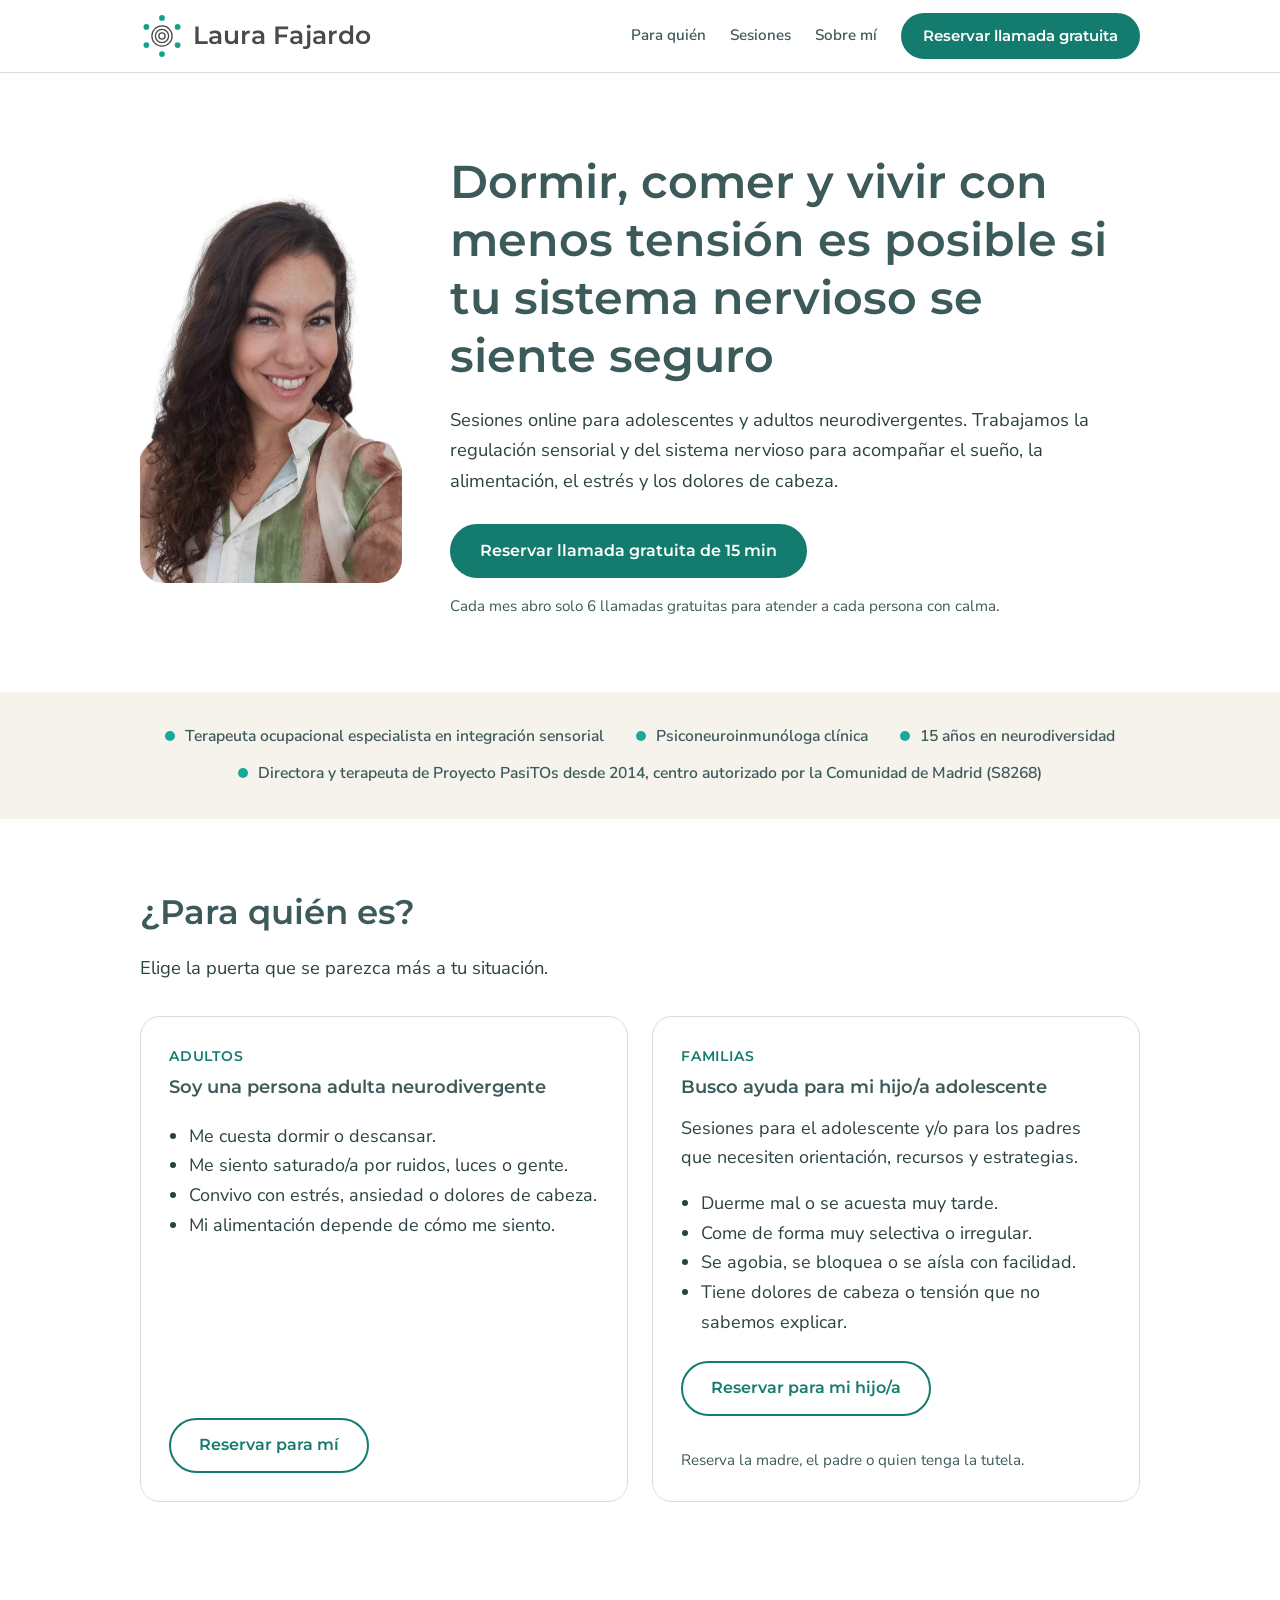
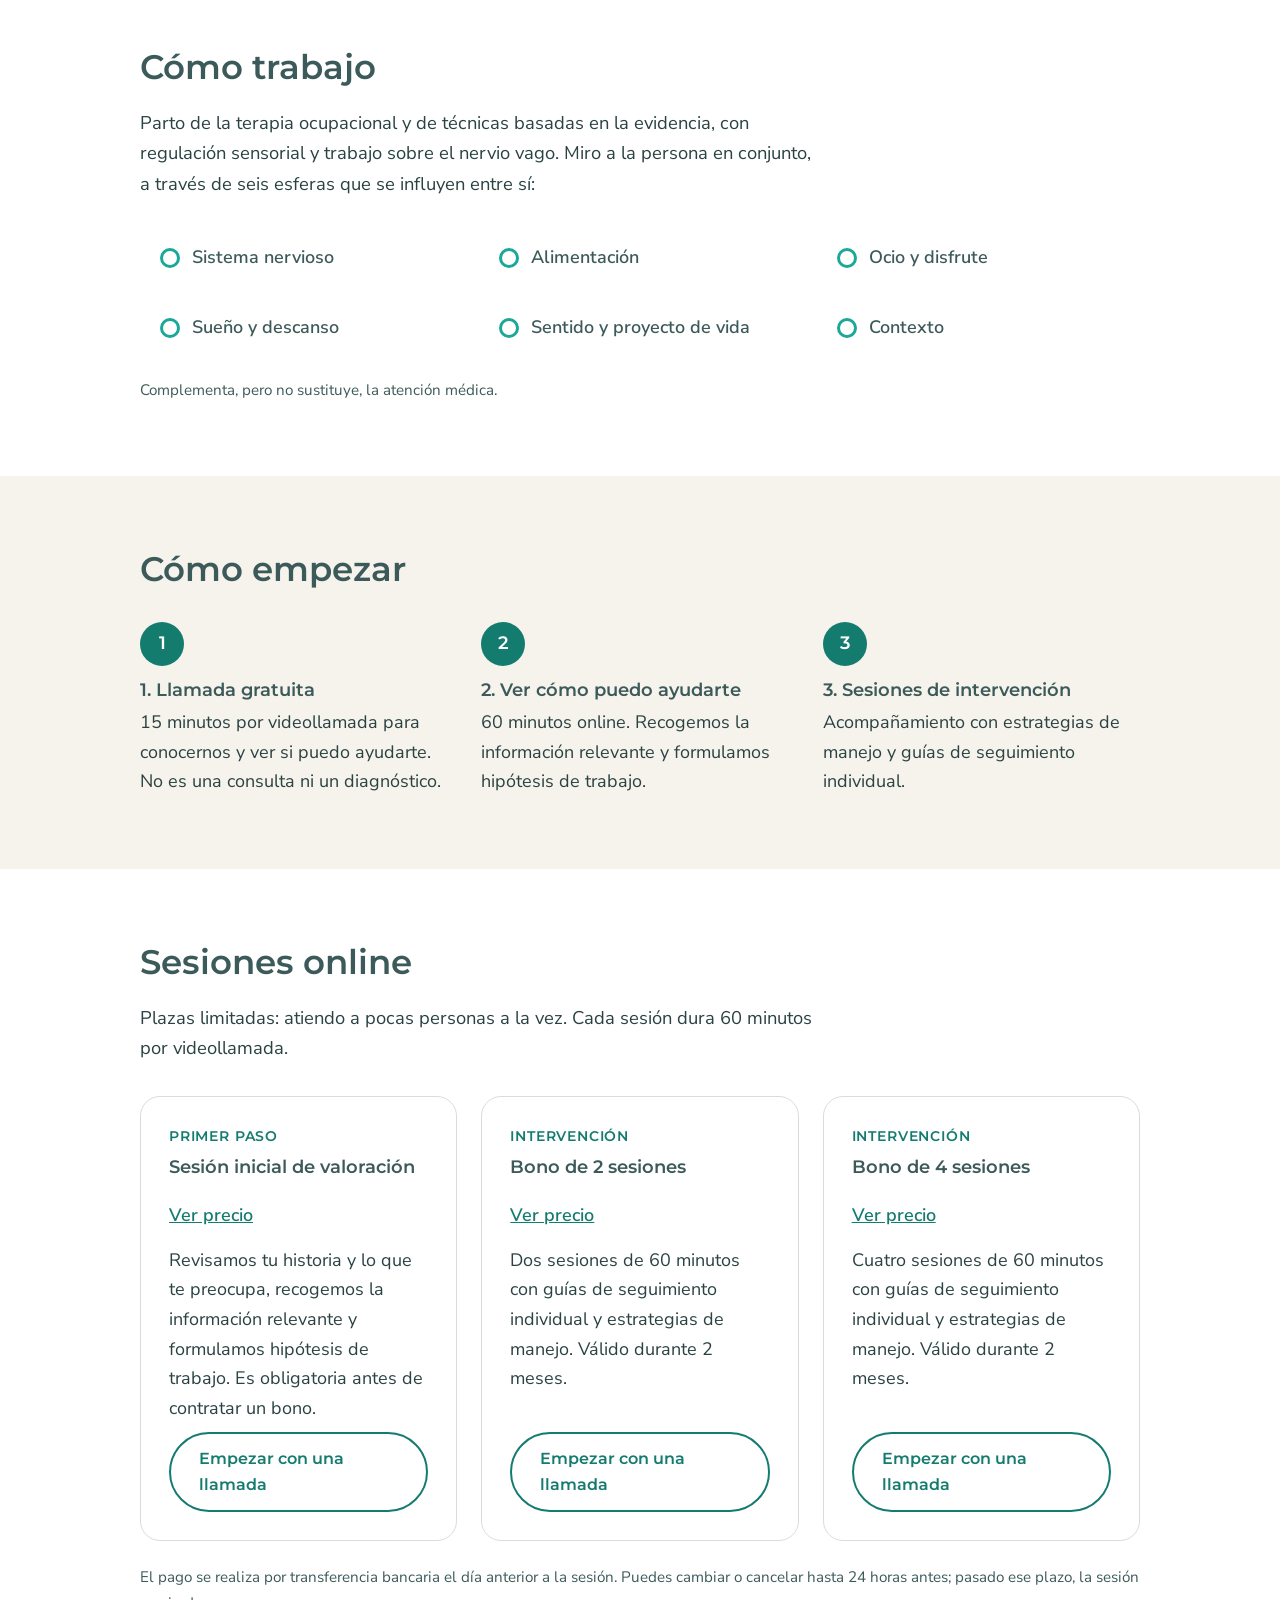
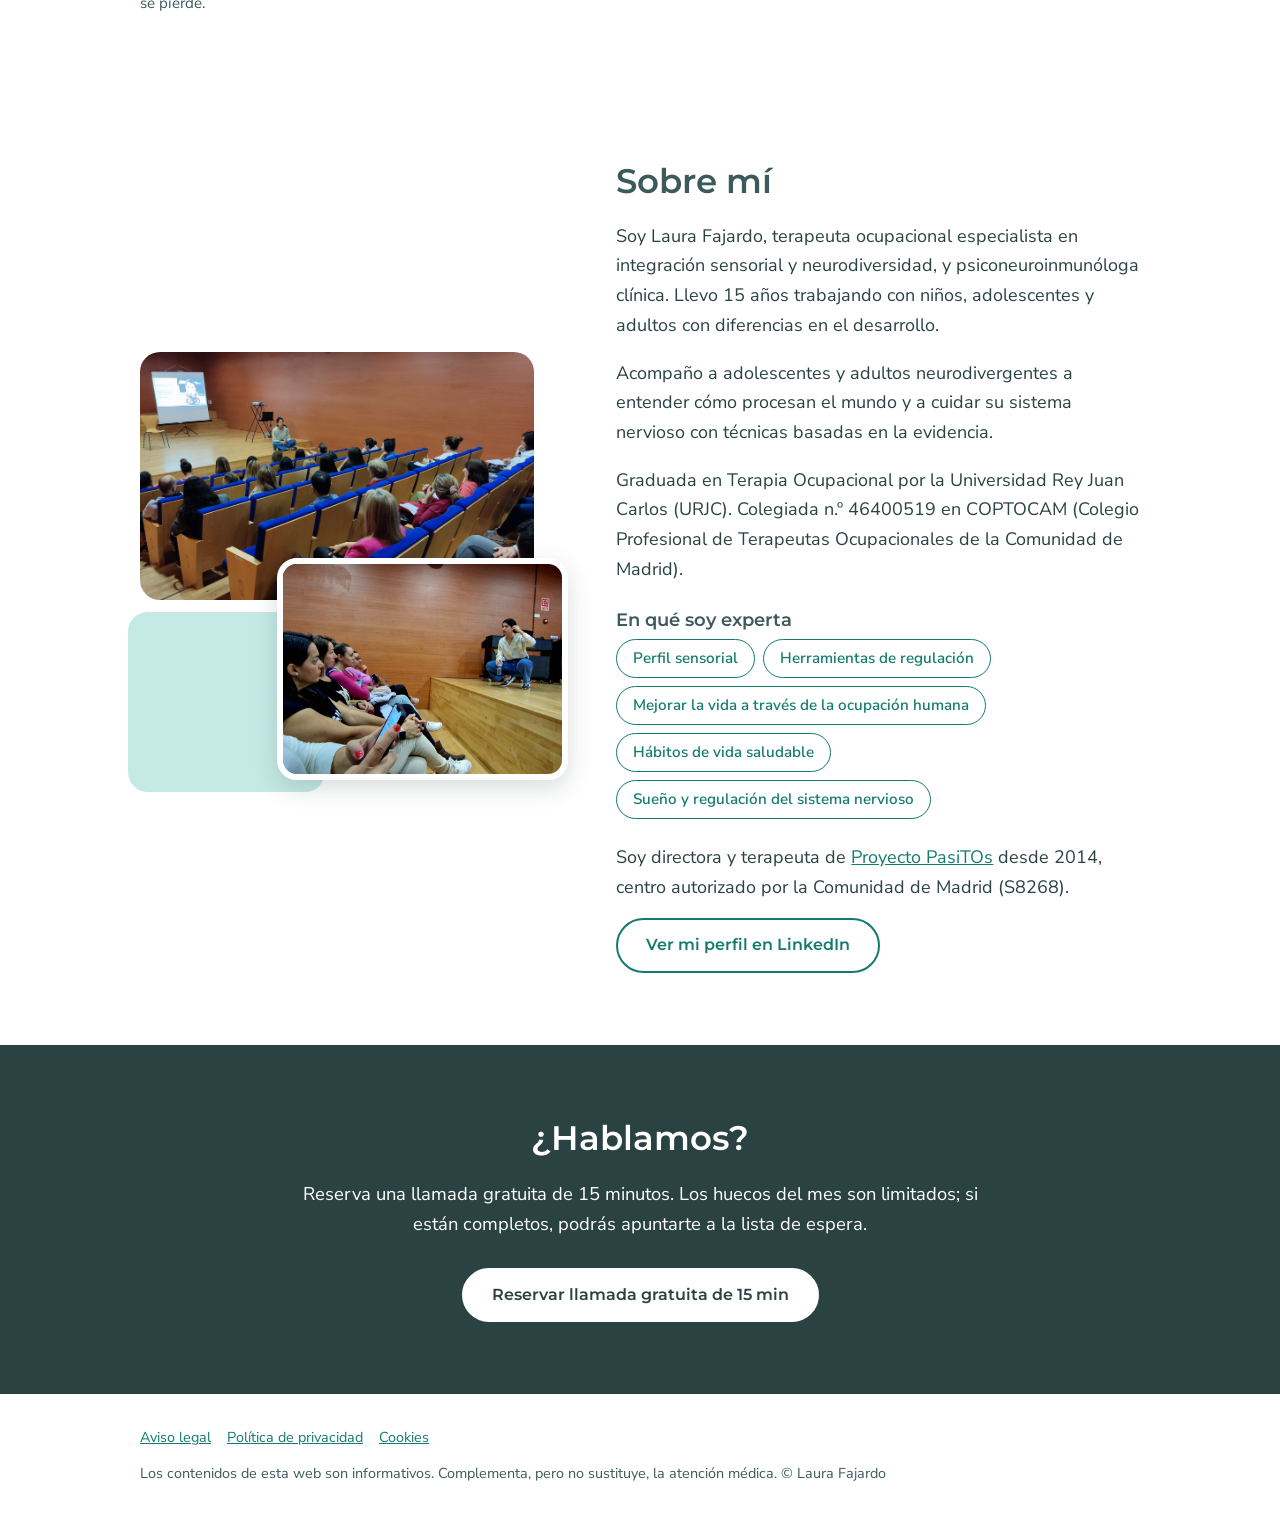
==== index.html @ b6d9fcef "Foto a la izquierda en cabecera, collage de ponencia en Sobre mí y paso 2 'Ver cómo puedo ayudarte' " ====
<!DOCTYPE html>
<html lang="es">
<head>
<meta charset="UTF-8">
<meta name="viewport" content="width=device-width, initial-scale=1.0">
<title>Laura Fajardo | Salud integral para personas neurodivergentes</title>
<meta name="description" content="Sesiones online para adolescentes y adultos neurodivergentes. Regulación sensorial y del sistema nervioso desde la terapia ocupacional. Reserva una llamada gratuita de 15 minutos.">
<meta name="author" content="Laura Fajardo">
<link rel="icon" href="marca/logo/favicon.svg" type="image/svg+xml">
<meta property="og:type" content="website">
<meta property="og:title" content="Laura Fajardo | Salud integral para personas neurodivergentes">
<meta property="og:description" content="Sesiones online de regulación sensorial y del sistema nervioso. Plazas limitadas.">
<meta property="og:image" content="marca/subir-a-github/og-laura-fajardo.jpg">
<link rel="preconnect" href="https://fonts.googleapis.com">
<link rel="preconnect" href="https://fonts.gstatic.com" crossorigin>
<link href="https://fonts.googleapis.com/css2?family=Montserrat:wght@500;600&family=Nunito+Sans:wght@400;600&display=swap" rel="stylesheet">
<style>
:root{
  --pizarra:#3D5A5A;
  --pizarra-profunda:#2B4242;
  --turquesa:#1BA898;
  --turquesa-profunda:#147B6F;
  --crema:#F5F3EC;
  --blanco:#fff;
  --borde:#D9DDDA;
}
*{margin:0;padding:0;box-sizing:border-box}
body{font-family:'Nunito Sans',system-ui,sans-serif;font-size:18px;line-height:1.65;color:var(--pizarra-profunda);background:var(--blanco)}
h1,h2,h3{font-family:'Montserrat',system-ui,sans-serif;font-weight:600;line-height:1.25;color:var(--pizarra)}
h1{font-size:clamp(1.9rem,4.5vw,2.9rem)}
h2{font-size:clamp(1.5rem,3vw,2.1rem);margin-bottom:.6em}
h3{font-size:1.15rem;margin-bottom:.4em}
p+p{margin-top:1em}
a{color:var(--turquesa-profunda)}
.wrap{max-width:1040px;margin:0 auto;padding:0 20px}
section{padding:72px 0}
.alt{background:var(--crema)}
.lead{font-size:1.15rem;max-width:62ch}
.center{text-align:center}
.center .lead{margin-inline:auto}

/* botones */
.btn{display:inline-flex;align-items:center;justify-content:center;min-height:48px;padding:12px 28px;border-radius:999px;font-family:'Montserrat',system-ui,sans-serif;font-weight:600;font-size:1rem;text-decoration:none;border:2px solid var(--turquesa-profunda);cursor:pointer}
.btn-p{background:var(--turquesa-profunda);color:#fff}
.btn-p:hover{background:var(--pizarra-profunda);border-color:var(--pizarra-profunda)}
.btn-s{background:transparent;color:var(--turquesa-profunda)}
.btn-s:hover{background:var(--turquesa-profunda);color:#fff}
:focus-visible{outline:3px solid var(--pizarra);outline-offset:3px}

/* cabecera */
header{position:sticky;top:0;z-index:10;background:var(--blanco);border-bottom:1px solid var(--borde)}
.bar{display:flex;align-items:center;justify-content:space-between;gap:16px;min-height:72px}
.logo{height:44px;width:auto;display:block}
nav ul{display:flex;gap:24px;list-style:none;align-items:center}
nav a:not(.btn){color:var(--pizarra);text-decoration:none;font-weight:600;font-size:.95rem;padding:10px 0;display:inline-block}
nav a:not(.btn):hover{color:var(--turquesa-profunda)}
nav .btn{min-height:44px;padding:8px 20px;font-size:.95rem}
@media(max-width:820px){nav li:not(:last-child){display:none}}

/* hero */
.hero{padding:80px 0 72px}
.hero .wrap{display:grid;grid-template-columns:.55fr 1.45fr;gap:48px;align-items:center}
.hero p.lead{margin:20px 0 28px}
.acciones{display:flex;flex-wrap:wrap;gap:12px;align-items:center}
.escasez{margin-top:16px;font-size:.95rem;color:var(--pizarra)}
.hero img{order:-1;width:100%;max-width:300px;justify-self:center;border-radius:24px;display:block;height:auto}
@media(max-width:820px){.hero .wrap{grid-template-columns:1fr}.hero img{order:0;max-width:260px}}

/* tarjetas */
.dos,.tres{display:grid;gap:24px;margin-top:32px}
.dos{grid-template-columns:repeat(2,1fr)}
.tres{grid-template-columns:repeat(3,1fr)}
@media(max-width:820px){.dos,.tres{grid-template-columns:1fr}}
.card{background:var(--blanco);border:1px solid var(--borde);border-radius:20px;padding:28px;display:flex;flex-direction:column;align-items:flex-start;gap:8px}
.alt .card{border-color:transparent}
.card ul{margin:8px 0 16px 20px}
.card .btn{margin-top:auto}
.tag{font-family:'Montserrat',sans-serif;font-weight:600;font-size:.85rem;color:var(--turquesa-profunda);text-transform:uppercase;letter-spacing:.06em}
.precio{font-family:'Nunito Sans',sans-serif;font-weight:600;font-size:1.05rem;color:var(--pizarra)}
.precio small{font-size:.85rem;font-weight:400}

/* esferas */
.esferas{list-style:none;display:grid;grid-template-columns:repeat(3,1fr);gap:16px;margin-top:32px}
@media(max-width:820px){.esferas{grid-template-columns:repeat(2,1fr)}}
@media(max-width:480px){.esferas{grid-template-columns:1fr}}
.esferas li{display:flex;align-items:center;gap:12px;background:var(--blanco);border-radius:999px;padding:12px 20px;font-weight:600;color:var(--pizarra)}
.esferas li::before{content:"";width:14px;height:14px;border-radius:50%;border:3px solid var(--turquesa);flex:none}

/* pasos */
.pasos{list-style:none;display:grid;grid-template-columns:repeat(3,1fr);gap:24px;margin-top:32px;counter-reset:p}
@media(max-width:820px){.pasos{grid-template-columns:1fr}}
.pasos li{counter-increment:p}
.pasos li::before{content:counter(p);display:flex;align-items:center;justify-content:center;width:44px;height:44px;border-radius:50%;background:var(--turquesa-profunda);color:#fff;font-family:'Montserrat',sans-serif;font-weight:600;margin-bottom:12px}

.nota{font-size:.95rem;color:var(--pizarra);margin-top:24px}
.sobre{display:grid;grid-template-columns:.9fr 1.1fr;gap:48px;align-items:center}
.sobre img{width:100%;height:auto;border-radius:24px;display:block}
@media(max-width:820px){.sobre{grid-template-columns:1fr}.sobre img{max-width:320px}}

.cierre{background:var(--pizarra-profunda);color:#fff}
.cierre h2{color:#fff}
.cierre .btn-p{background:#fff;color:var(--pizarra-profunda);border-color:#fff}
.cierre .btn-p:hover{background:var(--crema)}
footer{padding:32px 0;font-size:.9rem;color:var(--pizarra)}
footer a{margin-right:16px}
.respaldo{list-style:none;display:flex;flex-wrap:wrap;gap:12px 32px;justify-content:center;font-weight:600;color:var(--pizarra);font-size:.98rem}
.respaldo li::before{content:"";display:inline-block;width:10px;height:10px;border-radius:50%;background:var(--turquesa);margin-right:10px}
.expertia{list-style:none;display:flex;flex-wrap:wrap;gap:8px}
.expertia li{border:1px solid var(--turquesa-profunda);color:var(--turquesa-profunda);border-radius:999px;padding:6px 16px;font-size:.95rem;font-weight:600}
.ver-precio summary{min-height:44px;display:inline-flex;align-items:center;cursor:pointer;color:var(--turquesa-profunda);font-weight:600;text-decoration:underline}
.ver-precio .precio{margin-top:4px}
.collage{isolation:isolate;position:relative;aspect-ratio:1/1;width:100%}
.collage img{position:absolute;display:block;object-fit:cover;border-radius:20px}
.collage .c1{top:0;left:0;width:92%;height:58%}
.collage .c2{bottom:0;right:0;width:68%;height:52%;border:6px solid #fff;box-shadow:0 8px 24px rgba(43,66,66,.18)}
.collage::before{content:"";position:absolute;left:-12px;bottom:-12px;width:46%;height:42%;border-radius:20px;background:var(--turquesa);opacity:.25;z-index:-1}
@media(max-width:820px){.collage{max-width:480px}}
</style>
<script type="application/ld+json">
{"@context":"https://schema.org","@type":"Person","name":"Laura Fajardo","jobTitle":"Terapeuta ocupacional especialista en integración sensorial y psiconeuroinmunóloga clínica","knowsAbout":["Integración sensorial","Neurodiversidad","Psiconeuroinmunología","Perfil sensorial","Regulación del sistema nervioso","Sueño","Ocupación humana","Hábitos de vida saludable"],"description":"Sesiones online de regulación sensorial y del sistema nervioso para adolescentes y adultos neurodivergentes.","alumniOf":{"@type":"CollegeOrUniversity","name":"Universidad Rey Juan Carlos"},"sameAs":["https://www.linkedin.com/in/laura-fajardo-horno-66b02122/"],"worksFor":{"@type":"Organization","name":"Proyecto PasiTOs","url":"https://www.proyectopasitos.es/"}}
</script>
</head>
<body>

<header>
  <div class="wrap bar">
    <a href="#inicio" aria-label="Laura Fajardo, ir al inicio">
      <svg class="logo" xmlns="http://www.w3.org/2000/svg" viewBox="0 0 560 100" role="img" aria-label="Laura Fajardo">
        <g fill="none" stroke="#4a4a4a" stroke-width="3"><circle cx="50" cy="50" r="7"/><circle cx="50" cy="50" r="15"/><circle cx="50" cy="50" r="23"/></g>
        <g fill="#16a085"><circle cx="50" cy="9" r="6.5"/><circle cx="85.5" cy="29.5" r="6.5"/><circle cx="85.5" cy="70.5" r="6.5"/><circle cx="50" cy="91" r="6.5"/><circle cx="14.5" cy="70.5" r="6.5"/><circle cx="14.5" cy="29.5" r="6.5"/></g>
        <text x="120" y="68" font-family="Montserrat, Avenir Next, Segoe UI, Arial, sans-serif" font-size="56" font-weight="600" letter-spacing="0.5" fill="#4a4a4a">Laura Fajardo</text>
      </svg>
    </a>
    <nav aria-label="Principal">
      <ul>
        <li><a href="#para-quien">Para quién</a></li>
        <li><a href="#sesiones">Sesiones</a></li>
        <li><a href="#sobre-mi">Sobre mí</a></li>
        <li><a class="btn btn-p" href="https://calendar.app.google/Lk1KQupNKWJ7DPoT9" target="_blank" rel="noopener">Reservar llamada gratuita</a></li>
      </ul>
    </nav>
  </div>
</header>

<main>

<section class="hero" id="inicio">
  <div class="wrap">
    <div>
      <h1>Dormir, comer y vivir con menos tensión es posible si tu sistema nervioso se siente seguro</h1>
      <p class="lead">Sesiones online para adolescentes y adultos neurodivergentes. Trabajamos la regulación sensorial y del sistema nervioso para acompañar el sueño, la alimentación, el estrés y los dolores de cabeza.</p>
      <div class="acciones">
        <!-- CONFIRMAR: enlace real del calendario de reservas (Cal.com / Google Calendar) -->
        <a class="btn btn-p" id="reservar" href="https://calendar.app.google/Lk1KQupNKWJ7DPoT9" target="_blank" rel="noopener">Reservar llamada gratuita de 15 min</a>
      </div>
      <p class="escasez">Cada mes abro solo 6 llamadas gratuitas para atender a cada persona con calma.</p>
    </div>
    <img src="img/laura.jpg" alt="Laura Fajardo, terapeuta ocupacional" width="683" height="1024">
  </div>
</section>


<section class="alt" style="padding:32px 0" aria-label="Respaldo profesional">
  <div class="wrap">
    <ul class="respaldo">
      <li>Terapeuta ocupacional especialista en integración sensorial</li>
      <li>Psiconeuroinmunóloga clínica</li>
      <li>15 años en neurodiversidad</li>
      <li>Directora y terapeuta de Proyecto PasiTOs desde 2014, centro autorizado por la Comunidad de Madrid (S8268)</li>
      <!-- CONFIRMAR: nº de colegiada y colegio profesional; titulación y formación con entidad y año -->
    </ul>
  </div>
</section>

<section id="para-quien">
  <div class="wrap">
    <h2>¿Para quién es?</h2>
    <p class="lead">Elige la puerta que se parezca más a tu situación.</p>
    <div class="dos">
      <div class="card">
        <span class="tag">Adultos</span>
        <h3>Soy una persona adulta neurodivergente</h3>
        <ul>
          <li>Me cuesta dormir o descansar.</li>
          <li>Me siento saturado/a por ruidos, luces o gente.</li>
          <li>Convivo con estrés, ansiedad o dolores de cabeza.</li>
          <li>Mi alimentación depende de cómo me siento.</li>
        </ul>
        <a class="btn btn-s" href="https://calendar.app.google/Lk1KQupNKWJ7DPoT9" target="_blank" rel="noopener">Reservar para mí</a>
      </div>
      <div class="card">
        <span class="tag">Familias</span>
        <h3>Busco ayuda para mi hijo/a adolescente</h3>
        <p>Sesiones para el adolescente y/o para los padres que necesiten orientación, recursos y estrategias.</p>
        <ul>
          <li>Duerme mal o se acuesta muy tarde.</li>
          <li>Come de forma muy selectiva o irregular.</li>
          <li>Se agobia, se bloquea o se aísla con facilidad.</li>
          <li>Tiene dolores de cabeza o tensión que no sabemos explicar.</li>
        </ul>
        <a class="btn btn-s" href="https://calendar.app.google/Lk1KQupNKWJ7DPoT9" target="_blank" rel="noopener">Reservar para mi hijo/a</a>
        <p class="nota">Reserva la madre, el padre o quien tenga la tutela.</p>
      </div>
    </div>
  </div>
</section>

<section id="como-trabajo">
  <div class="wrap">
    <h2>Cómo trabajo</h2>
    <p class="lead">Parto de la terapia ocupacional y de técnicas basadas en la evidencia, con regulación sensorial y trabajo sobre el nervio vago. Miro a la persona en conjunto, a través de seis esferas que se influyen entre sí:</p>
    <ul class="esferas">
      <li>Sistema nervioso</li>
      <li>Alimentación</li>
      <li>Ocio y disfrute</li>
      <li>Sueño y descanso</li>
      <li>Sentido y proyecto de vida</li>
      <li>Contexto</li>
    </ul>
    <p class="nota">Complementa, pero no sustituye, la atención médica.</p>
  </div>
</section>

<section class="alt" id="recorrido">
  <div class="wrap">
    <h2>Cómo empezar</h2>
    <ol class="pasos">
      <li>
        <h3>1. Llamada gratuita</h3>
        <p>15 minutos por videollamada para conocernos y ver si puedo ayudarte. No es una consulta ni un diagnóstico.</p>
      </li>
      <li>
        <h3>2. Ver cómo puedo ayudarte</h3>
        <p>60 minutos online. Recogemos la información relevante y formulamos hipótesis de trabajo.</p>
      </li>
      <li>
        <h3>3. Sesiones de intervención</h3>
        <p>Acompañamiento con estrategias de manejo y guías de seguimiento individual.</p>
      </li>
    </ol>
  </div>
</section>

<section id="sesiones">
  <div class="wrap">
    <h2>Sesiones online</h2>
    <p class="lead">Plazas limitadas: atiendo a pocas personas a la vez. Cada sesión dura 60 minutos por videollamada.</p>
    <div class="tres">
      <div class="card">
        <span class="tag">Primer paso</span>
        <h3>Sesión inicial de valoración</h3>
        <details class="ver-precio"><summary>Ver precio</summary><p class="precio">100 €</p></details>
        <p>Revisamos tu historia y lo que te preocupa, recogemos la información relevante y formulamos hipótesis de trabajo. Es obligatoria antes de contratar un bono.</p>
        <a class="btn btn-s" href="https://calendar.app.google/Lk1KQupNKWJ7DPoT9" target="_blank" rel="noopener">Empezar con una llamada</a>
      </div>
      <div class="card">
        <span class="tag">Intervención</span>
        <h3>Bono de 2 sesiones</h3>
        <details class="ver-precio"><summary>Ver precio</summary><p class="precio">190 €</p></details>
        <p>Dos sesiones de 60 minutos con guías de seguimiento individual y estrategias de manejo. Válido durante 2 meses.</p>
        <a class="btn btn-s" href="https://calendar.app.google/Lk1KQupNKWJ7DPoT9" target="_blank" rel="noopener">Empezar con una llamada</a>
      </div>
      <div class="card">
        <span class="tag">Intervención</span>
        <h3>Bono de 4 sesiones</h3>
        <details class="ver-precio"><summary>Ver precio</summary><p class="precio">350 €</p></details>
        <p>Cuatro sesiones de 60 minutos con guías de seguimiento individual y estrategias de manejo. Válido durante 2 meses.</p>
        <a class="btn btn-s" href="https://calendar.app.google/Lk1KQupNKWJ7DPoT9" target="_blank" rel="noopener">Empezar con una llamada</a>
      </div>
    </div>
    <p class="nota">El pago se realiza por transferencia bancaria el día anterior a la sesión. Puedes cambiar o cancelar hasta 24 horas antes; pasado ese plazo, la sesión se pierde.</p>
  </div>
</section>

<section class="alt" id="guias" hidden>
  <div class="wrap">
    <h2>Guías para empezar por tu cuenta</h2>
    <p class="lead">Dos guías en PDF, claras y prácticas, para entender qué te pasa y probar estrategias en casa.</p>
    <div class="dos">
      <div class="card">
        <h3>Sobrecarga sensorial y dolor de cabeza: cómo entender lo que te pasa</h3>
        <p>Qué es la sobrecarga sensorial, cómo reconocerla y estrategias de regulación para el día a día.</p>
        <p class="precio">15 € <small>IVA incluido</small></p>
        <!-- CONFIRMAR: Payment Link de Stripe de la guía 1 -->
        <a class="btn btn-p" href="#stripe-guia-1">Comprar y descargar la guía</a>
      </div>
      <div class="card">
        <h3>Regulación del sistema nervioso: guía práctica</h3>
        <p>Cómo funciona, señales de desregulación y ejercicios sencillos basados en la evidencia.</p>
        <p class="precio">15 € <small>IVA incluido</small></p>
        <!-- CONFIRMAR: Payment Link de Stripe de la guía 2 -->
        <a class="btn btn-p" href="#stripe-guia-2">Comprar y descargar la guía</a>
      </div>
    </div>
    <p class="nota">Al comprar aceptas la descarga inmediata del contenido digital y renuncias al derecho de desistimiento. Las guías complementan, pero no sustituyen, la atención médica.</p>
  </div>
</section>

<section id="sobre-mi">
  <div class="wrap sobre">
    <div class="collage">
      <img class="c1" src="img/laura2.jpeg" alt="Laura Fajardo impartiendo una ponencia sobre integración sensorial" width="2000" height="1125" loading="lazy">
      <img class="c2" src="img/laura1.jpeg" alt="Laura Fajardo durante una charla con familias y profesionales" width="1600" height="1200" loading="lazy">
    </div>
    <div>
      <h2>Sobre mí</h2>
      <p>Soy Laura Fajardo, terapeuta ocupacional especialista en integración sensorial y neurodiversidad, y psiconeuroinmunóloga clínica. Llevo 15 años trabajando con niños, adolescentes y adultos con diferencias en el desarrollo.</p>
      <p>Acompaño a adolescentes y adultos neurodivergentes a entender cómo procesan el mundo y a cuidar su sistema nervioso con técnicas basadas en la evidencia.</p>
      <p>Graduada en Terapia Ocupacional por la Universidad Rey Juan Carlos (URJC). Colegiada n.º 46400519 en COPTOCAM (Colegio Profesional de Terapeutas Ocupacionales de la Comunidad de Madrid).</p>
      <h3 style="margin-top:24px">En qué soy experta</h3>
      <ul class="expertia">
        <li>Perfil sensorial</li>
        <li>Herramientas de regulación</li>
        <li>Mejorar la vida a través de la ocupación humana</li>
        <li>Hábitos de vida saludable</li>
        <li>Sueño y regulación del sistema nervioso</li>
      </ul>
      <p style="margin-top:24px">Soy directora y terapeuta de <a href="https://www.proyectopasitos.es/" target="_blank" rel="noopener">Proyecto PasiTOs</a> desde 2014, centro autorizado por la Comunidad de Madrid (S8268).</p>
      <p style="margin-top:16px"><a class="btn btn-s" href="https://www.linkedin.com/in/laura-fajardo-horno-66b02122/" target="_blank" rel="noopener">Ver mi perfil en LinkedIn</a></p>
      <!-- CONFIRMAR: titulación, formación y número de colegiada antes de publicar -->
    </div>
  </div>
</section>

<section class="cierre center" id="reservar-llamada">
  <div class="wrap">
    <h2>¿Hablamos?</h2>
    <p class="lead">Reserva una llamada gratuita de 15 minutos. Los huecos del mes son limitados; si están completos, podrás apuntarte a la lista de espera.</p>
    <p style="margin-top:28px"><a class="btn btn-p" href="https://calendar.app.google/Lk1KQupNKWJ7DPoT9" target="_blank" rel="noopener">Reservar llamada gratuita de 15 min</a></p>
    <!-- CONFIRMAR: sustituir por el enlace del calendario o incrustarlo aquí -->
  </div>
</section>

</main>

<footer>
  <div class="wrap">
    <p><a href="legal/aviso-legal.html">Aviso legal</a><a href="legal/politica-de-privacidad.html">Política de privacidad</a><a href="legal/politica-de-cookies.html">Cookies</a></p>
    <p style="margin-top:12px">Los contenidos de esta web son informativos. Complementa, pero no sustituye, la atención médica. © Laura Fajardo</p>
  </div>
</footer>

</body>
</html>
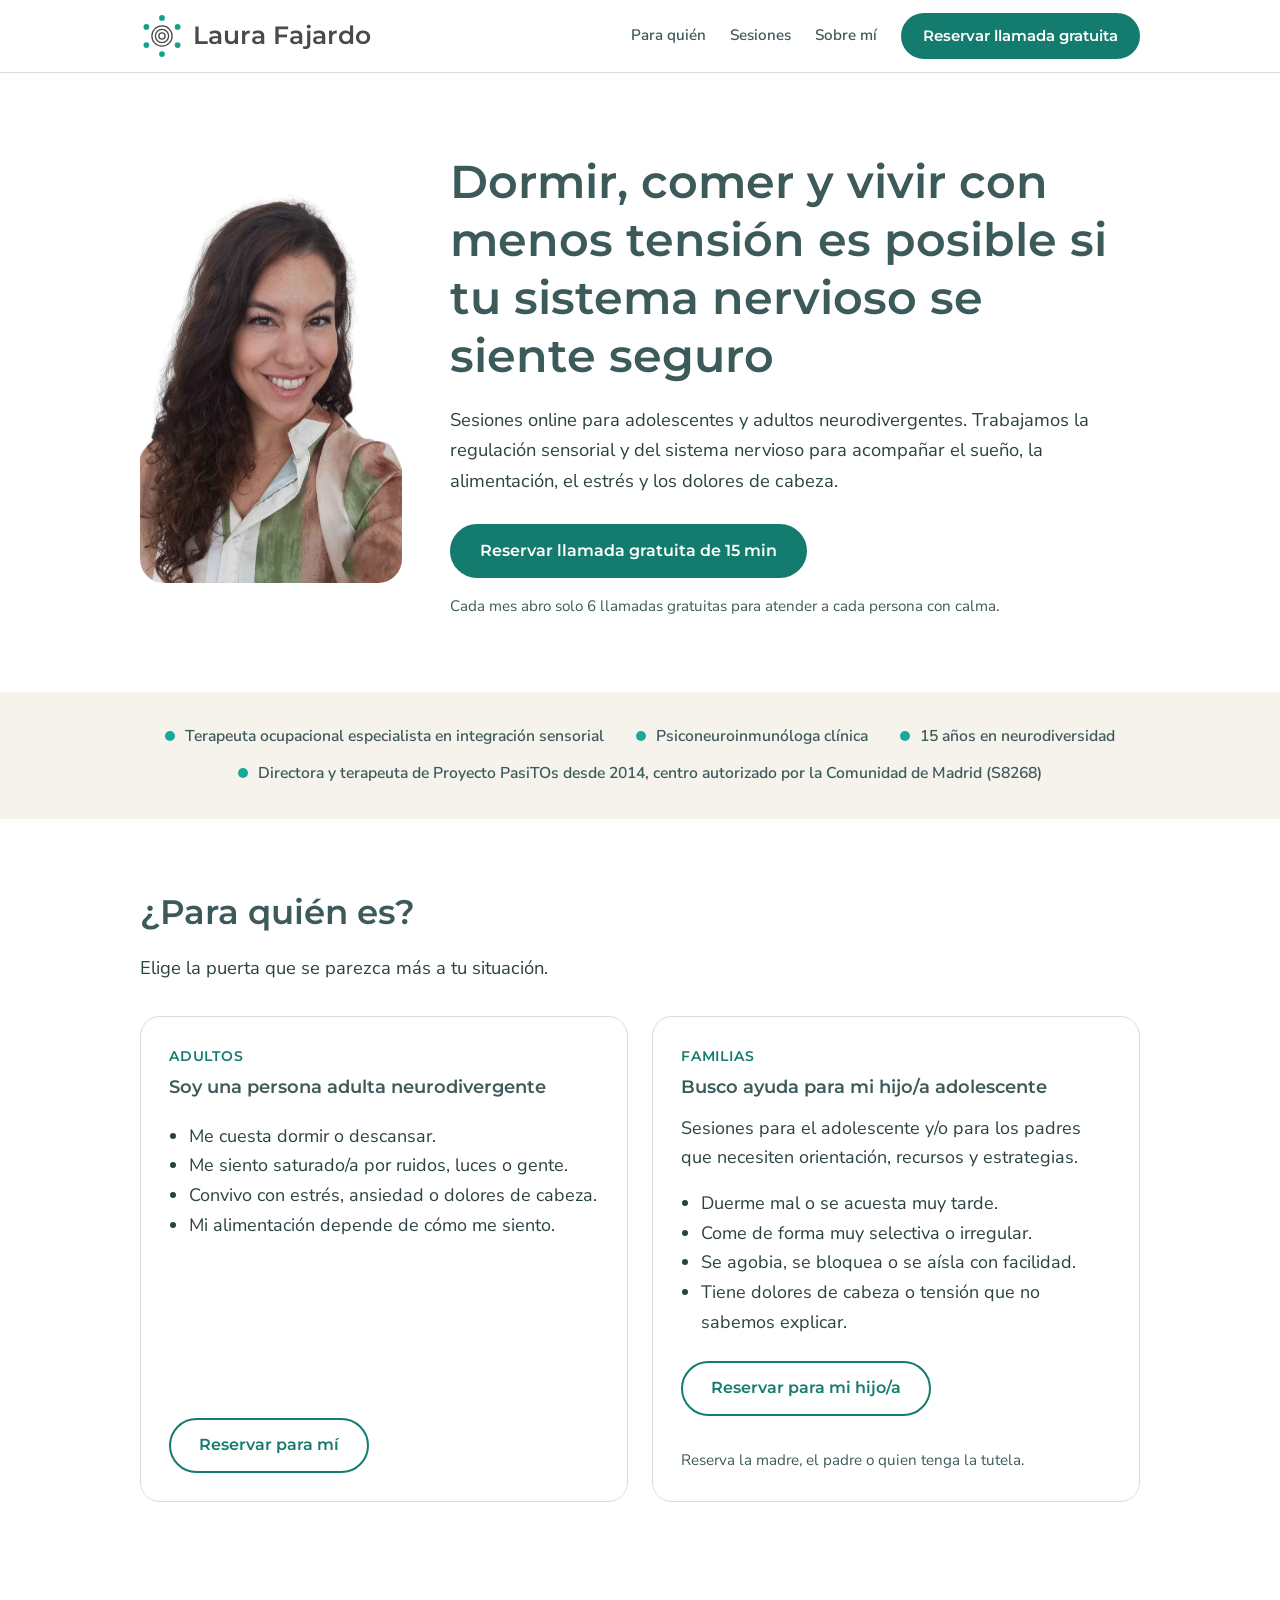
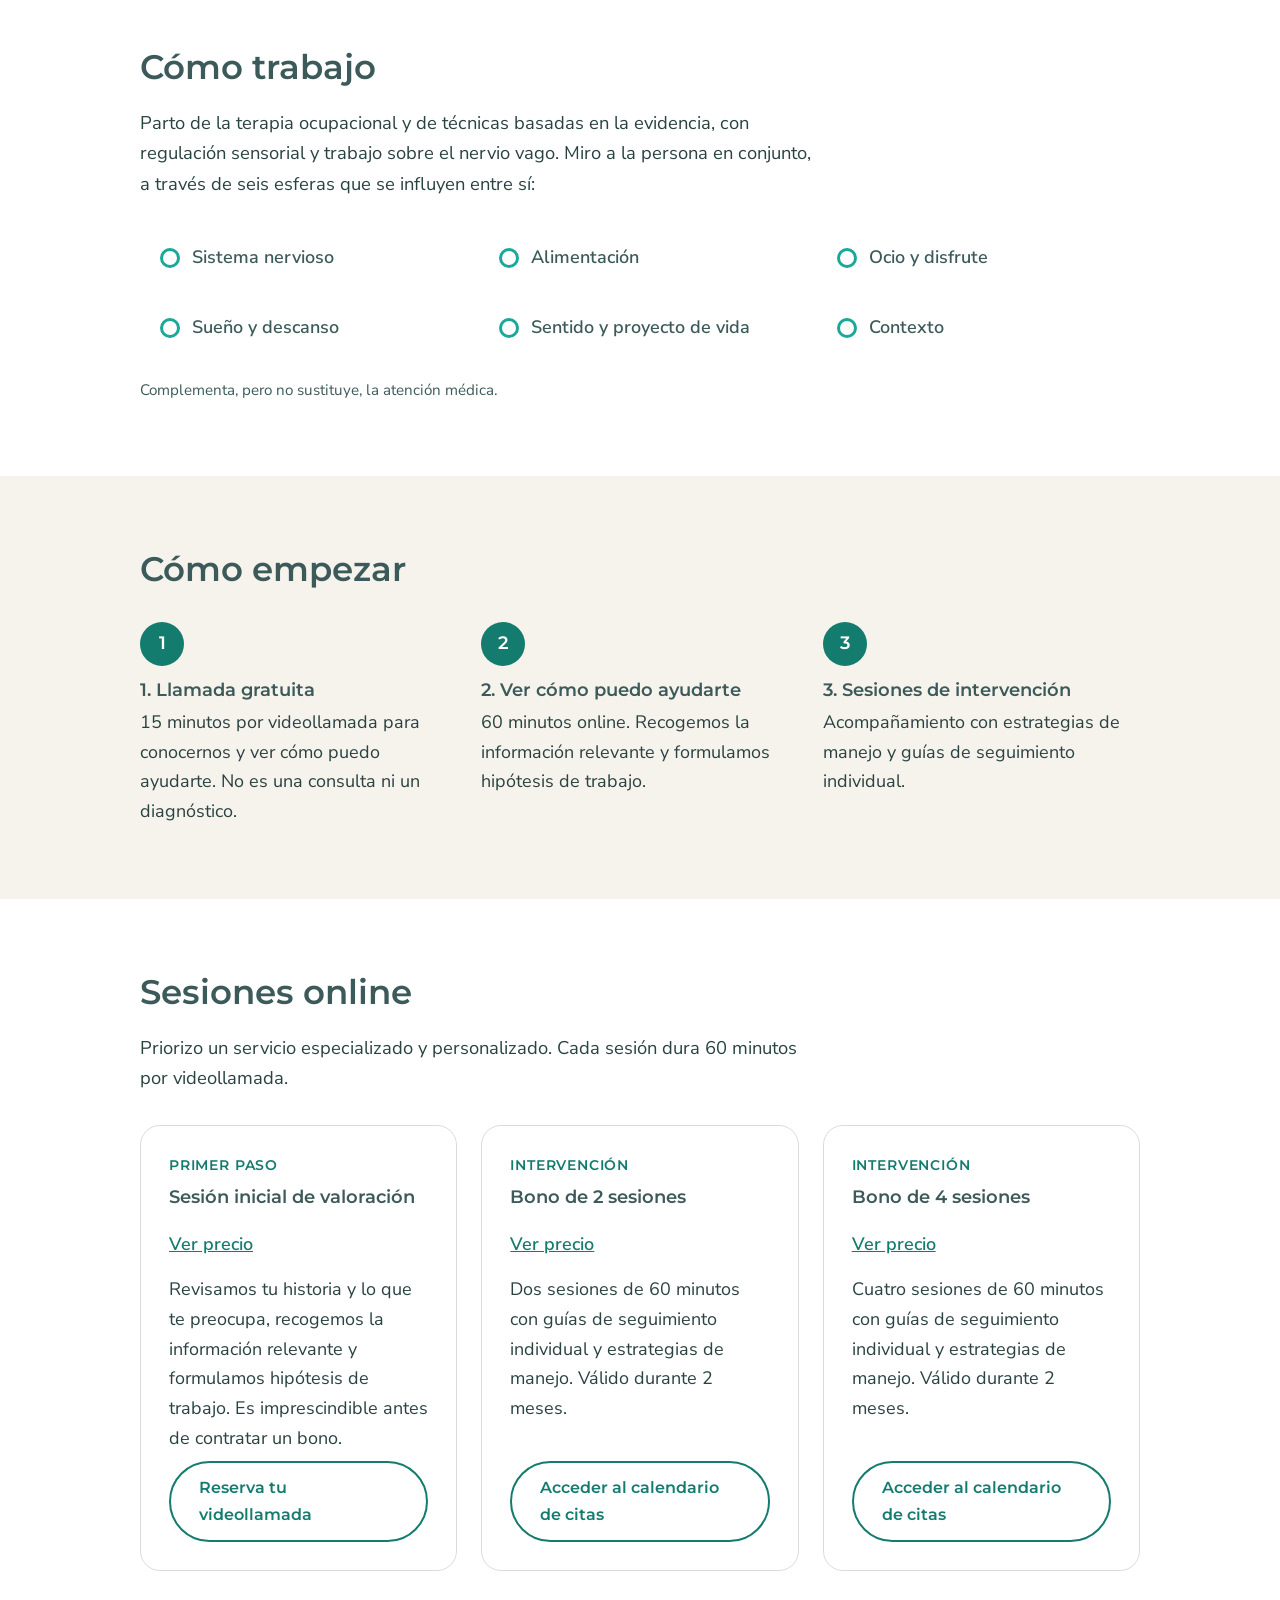
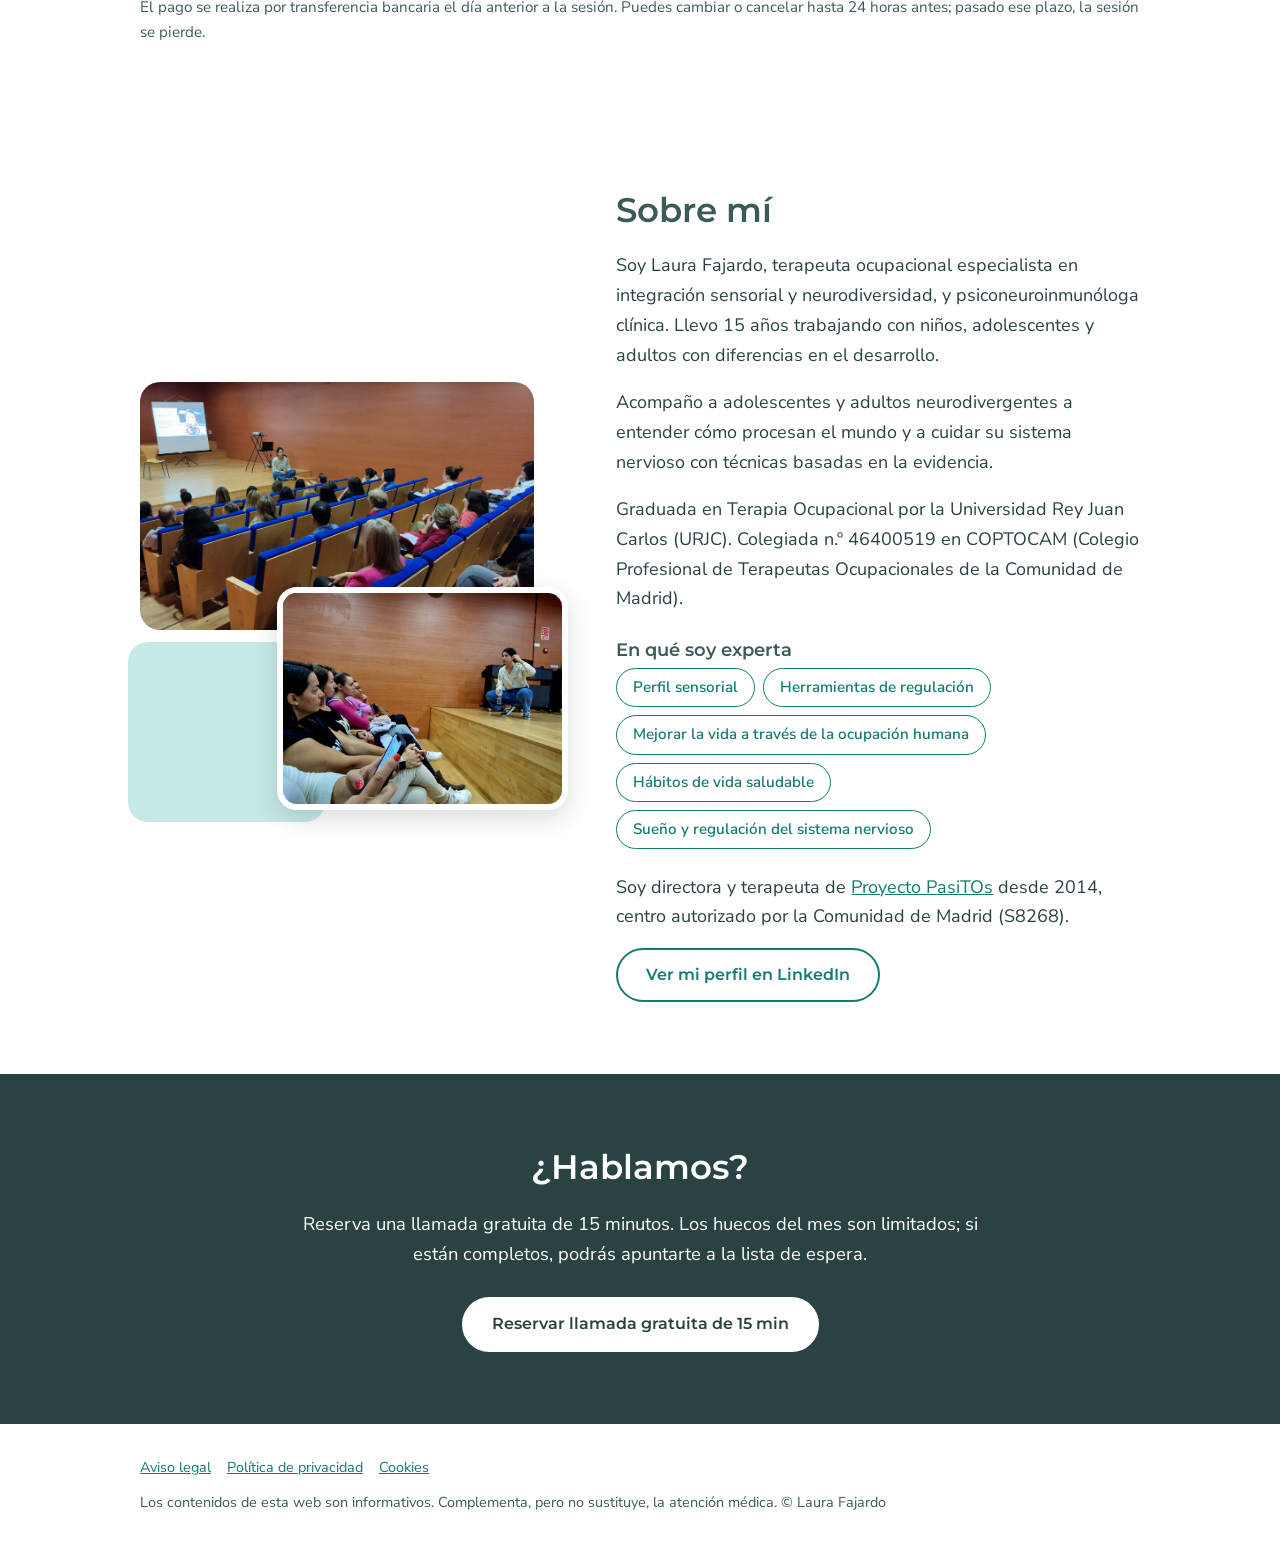
==== commit d8968a19: "Ajustar textos de llamada, sesiones y botones del calendario Co-Authored-By: Claude Sonnet 5.5 <nore" ====
--- a/index.html
+++ b/index.html
@@ -227,7 +227,7 @@
     <ol class="pasos">
       <li>
         <h3>1. Llamada gratuita</h3>
-        <p>15 minutos por videollamada para conocernos y ver si puedo ayudarte. No es una consulta ni un diagnóstico.</p>
+        <p>15 minutos por videollamada para conocernos y ver cómo puedo ayudarte. No es una consulta ni un diagnóstico.</p>
       </li>
       <li>
         <h3>2. Ver cómo puedo ayudarte</h3>
@@ -244,28 +244,28 @@
 <section id="sesiones">
   <div class="wrap">
     <h2>Sesiones online</h2>
-    <p class="lead">Plazas limitadas: atiendo a pocas personas a la vez. Cada sesión dura 60 minutos por videollamada.</p>
+    <p class="lead">Priorizo un servicio especializado y personalizado. Cada sesión dura 60 minutos por videollamada.</p>
     <div class="tres">
       <div class="card">
         <span class="tag">Primer paso</span>
         <h3>Sesión inicial de valoración</h3>
         <details class="ver-precio"><summary>Ver precio</summary><p class="precio">100 €</p></details>
-        <p>Revisamos tu historia y lo que te preocupa, recogemos la información relevante y formulamos hipótesis de trabajo. Es obligatoria antes de contratar un bono.</p>
-        <a class="btn btn-s" href="https://calendar.app.google/Lk1KQupNKWJ7DPoT9" target="_blank" rel="noopener">Empezar con una llamada</a>
+        <p>Revisamos tu historia y lo que te preocupa, recogemos la información relevante y formulamos hipótesis de trabajo. Es imprescindible antes de contratar un bono.</p>
+        <a class="btn btn-s" href="https://calendar.app.google/Lk1KQupNKWJ7DPoT9" target="_blank" rel="noopener">Reserva tu videollamada</a>
       </div>
       <div class="card">
         <span class="tag">Intervención</span>
         <h3>Bono de 2 sesiones</h3>
         <details class="ver-precio"><summary>Ver precio</summary><p class="precio">190 €</p></details>
         <p>Dos sesiones de 60 minutos con guías de seguimiento individual y estrategias de manejo. Válido durante 2 meses.</p>
-        <a class="btn btn-s" href="https://calendar.app.google/Lk1KQupNKWJ7DPoT9" target="_blank" rel="noopener">Empezar con una llamada</a>
+        <a class="btn btn-s" href="https://calendar.app.google/Lk1KQupNKWJ7DPoT9" target="_blank" rel="noopener">Acceder al calendario de citas</a>
       </div>
       <div class="card">
         <span class="tag">Intervención</span>
         <h3>Bono de 4 sesiones</h3>
         <details class="ver-precio"><summary>Ver precio</summary><p class="precio">350 €</p></details>
         <p>Cuatro sesiones de 60 minutos con guías de seguimiento individual y estrategias de manejo. Válido durante 2 meses.</p>
-        <a class="btn btn-s" href="https://calendar.app.google/Lk1KQupNKWJ7DPoT9" target="_blank" rel="noopener">Empezar con una llamada</a>
+        <a class="btn btn-s" href="https://calendar.app.google/Lk1KQupNKWJ7DPoT9" target="_blank" rel="noopener">Acceder al calendario de citas</a>
       </div>
     </div>
     <p class="nota">El pago se realiza por transferencia bancaria el día anterior a la sesión. Puedes cambiar o cancelar hasta 24 horas antes; pasado ese plazo, la sesión se pierde.</p>
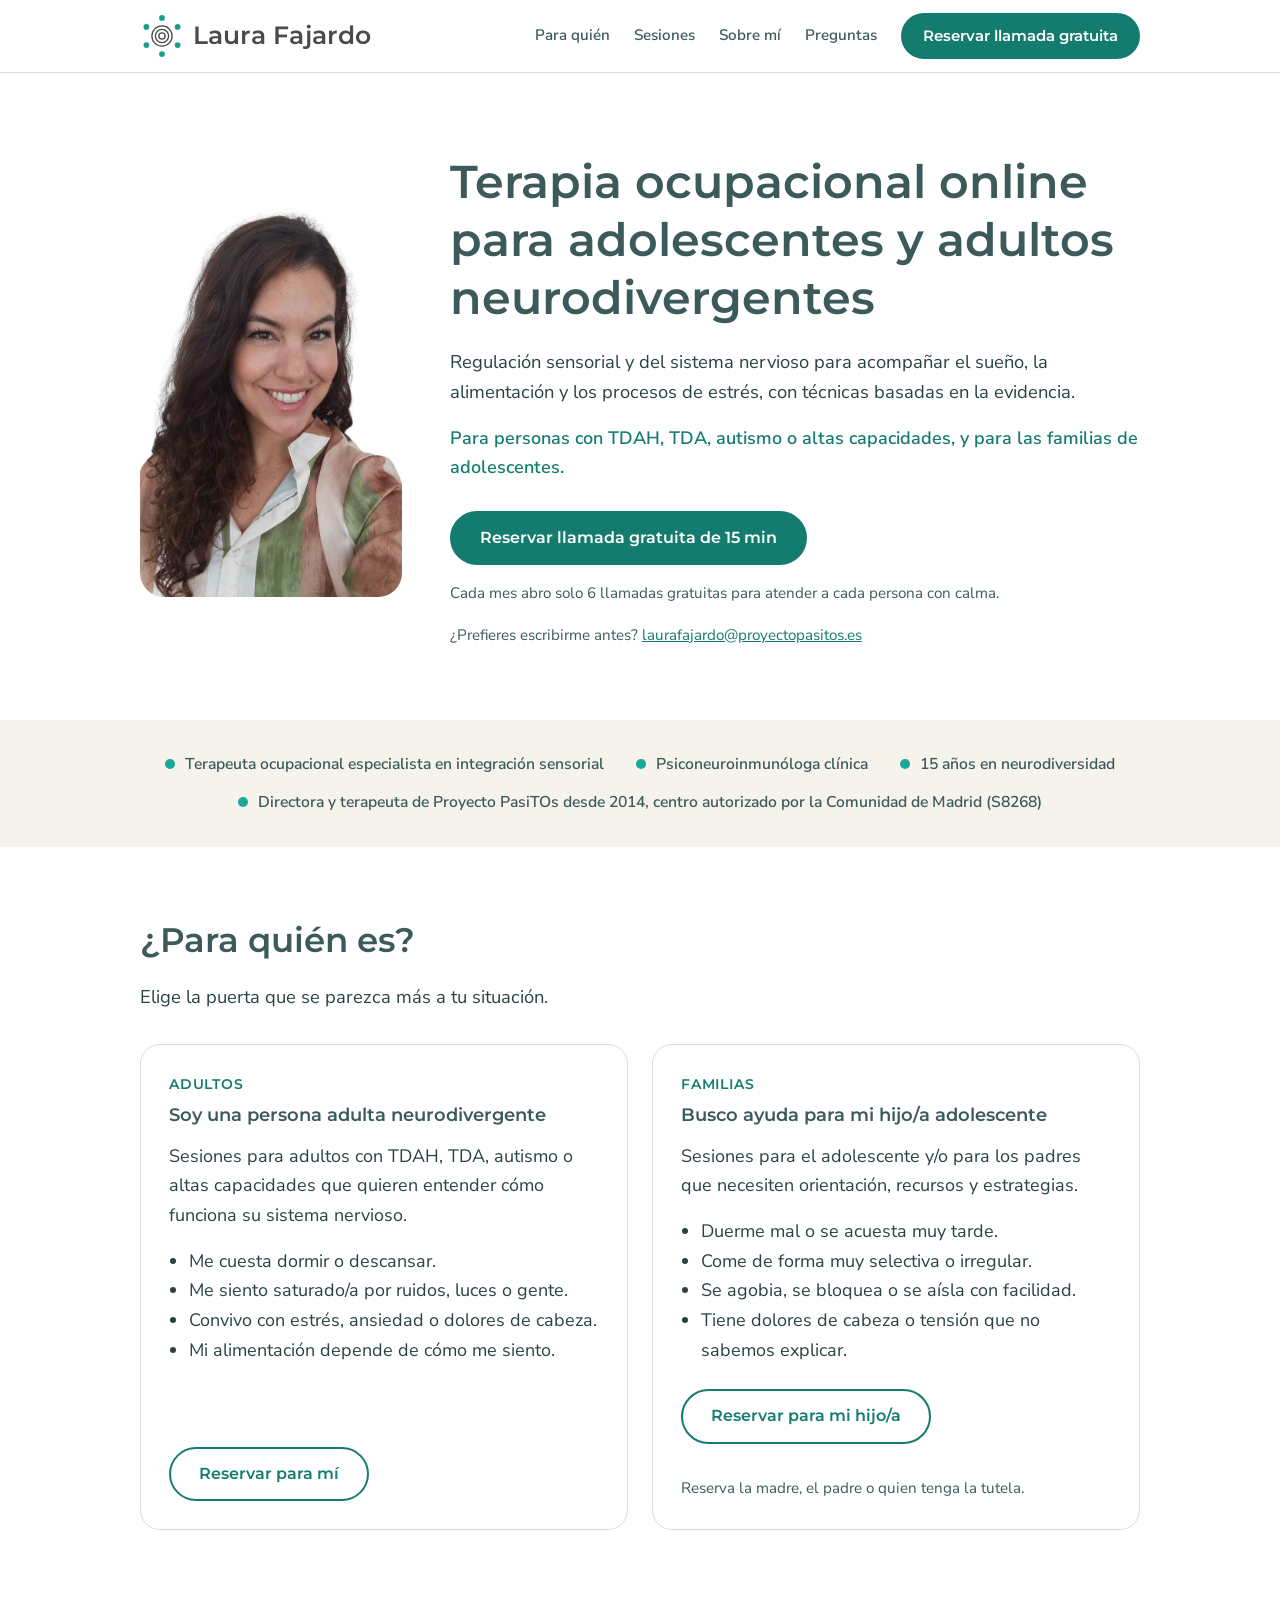
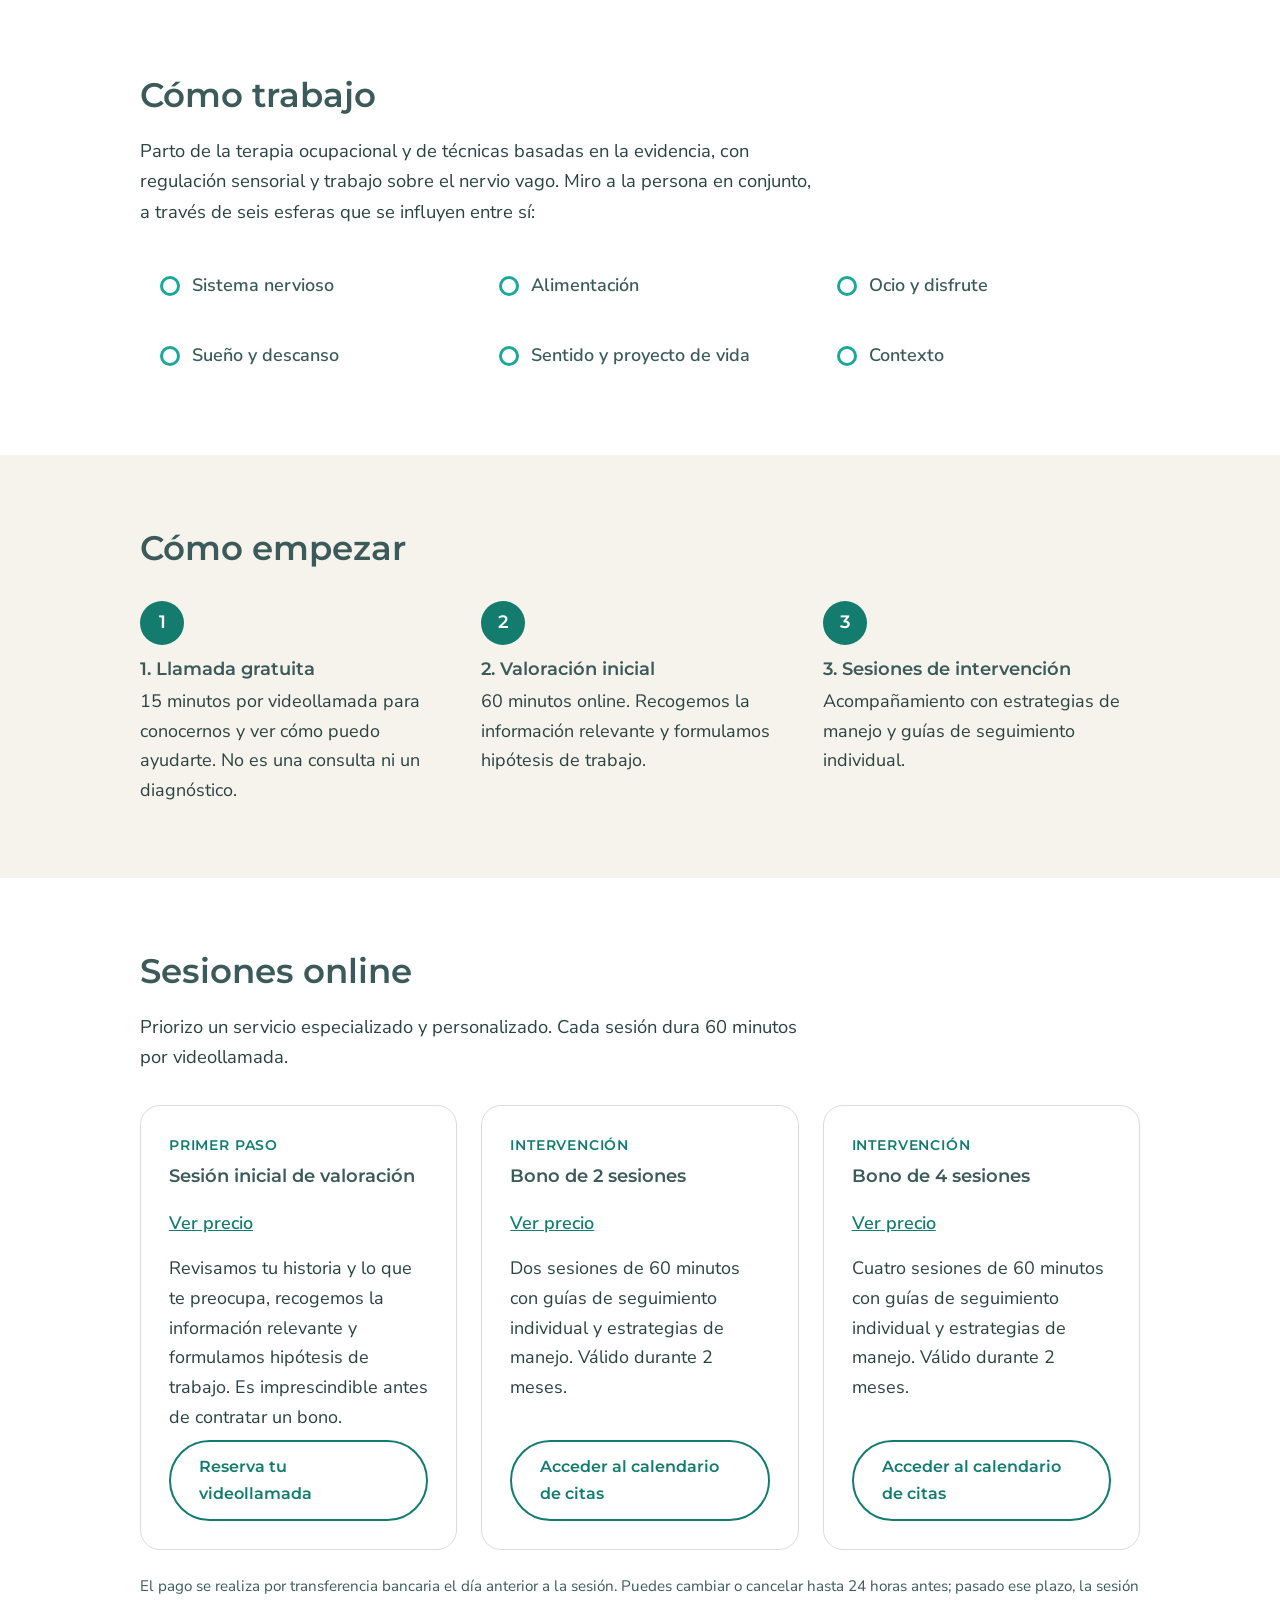
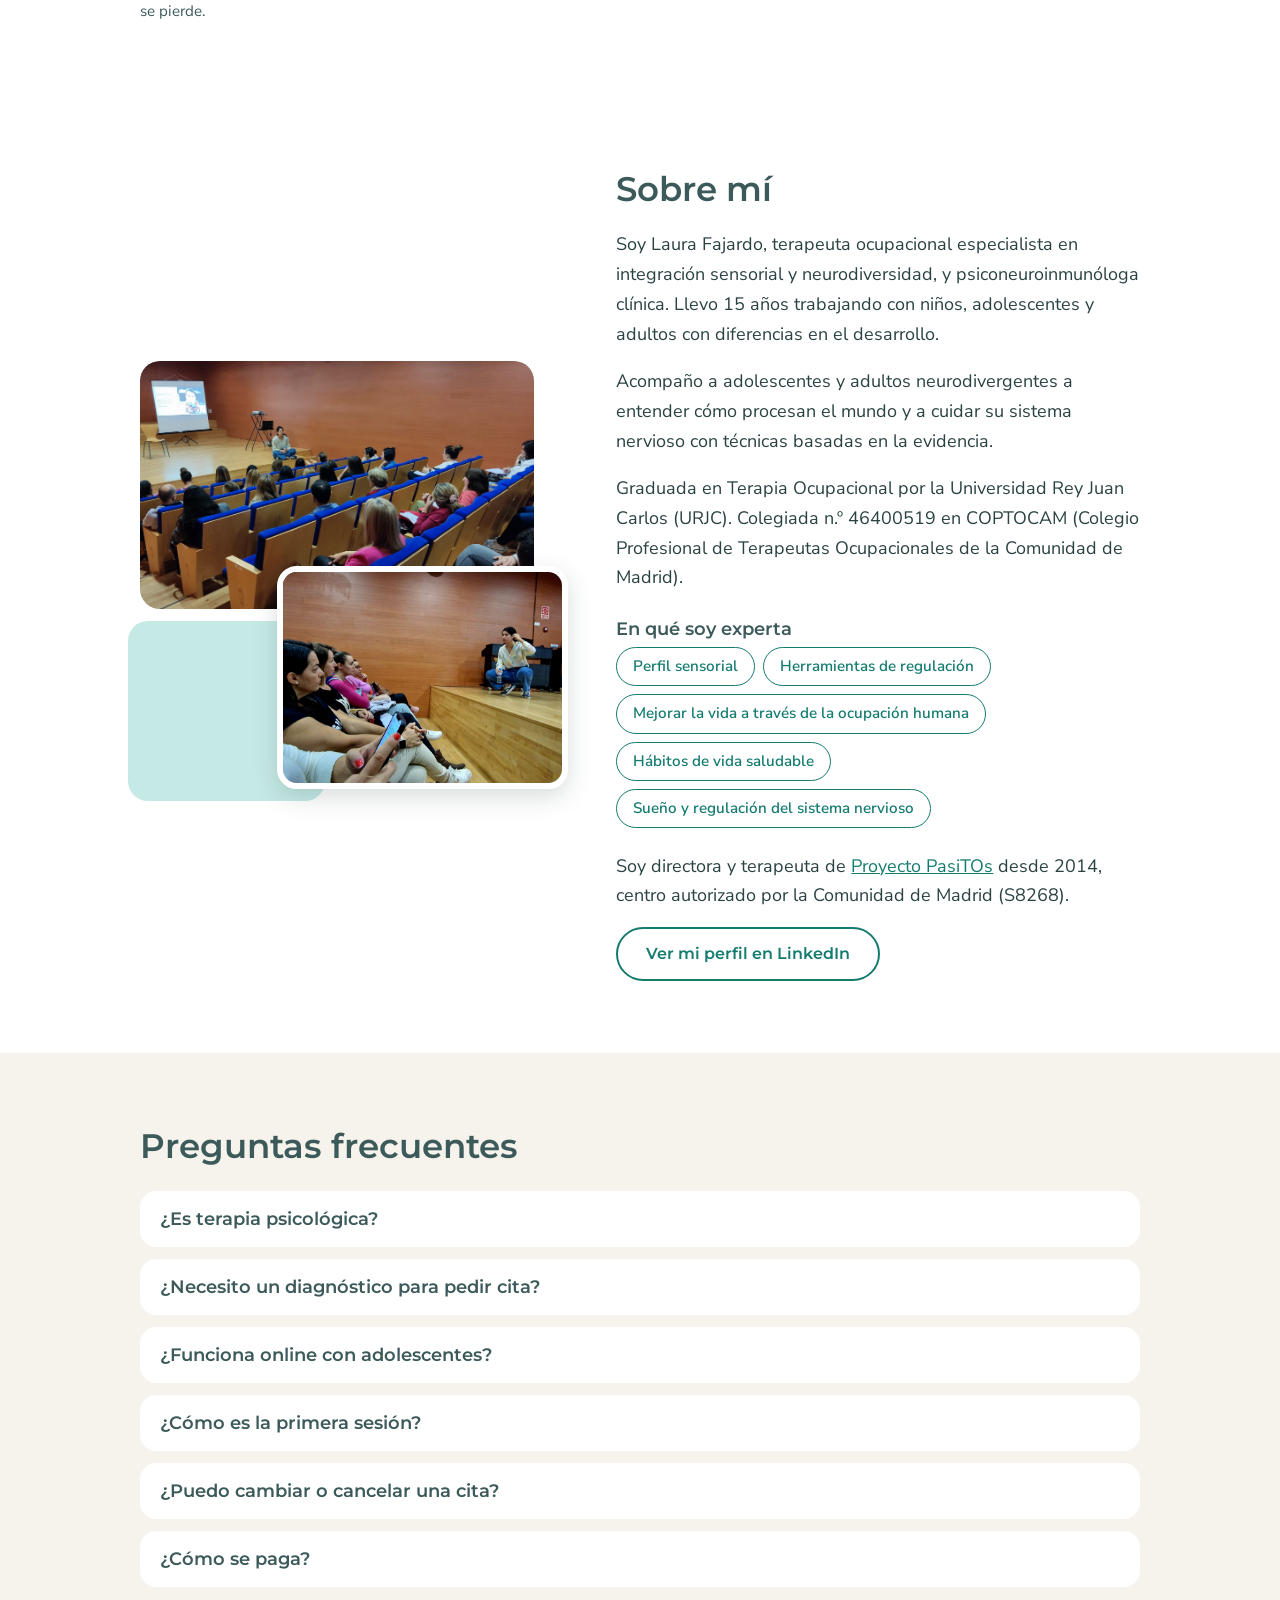
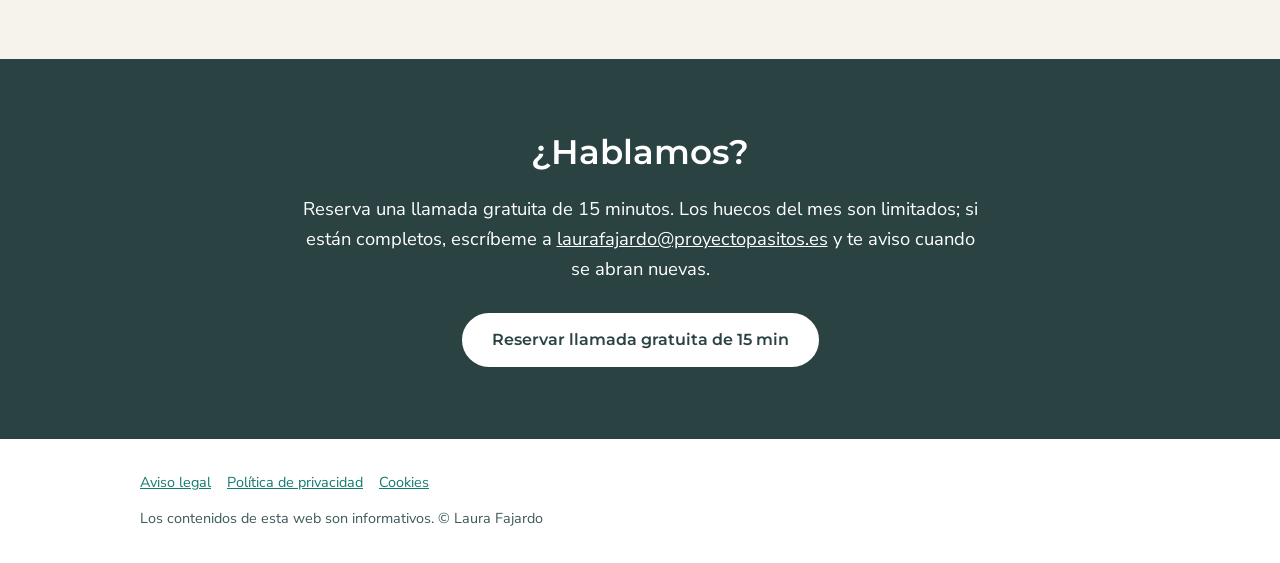
==== commit 320f5105: "SEO, FAQ, datos estructurados, barra móvil y dominio laurafajardoto.com Co-Authored-By: Claude Sonne" ====
--- a/index.html
+++ b/index.html
@@ -3,14 +3,18 @@
 <head>
 <meta charset="UTF-8">
 <meta name="viewport" content="width=device-width, initial-scale=1.0">
-<title>Laura Fajardo | Salud integral para personas neurodivergentes</title>
-<meta name="description" content="Sesiones online para adolescentes y adultos neurodivergentes. Regulación sensorial y del sistema nervioso desde la terapia ocupacional. Reserva una llamada gratuita de 15 minutos.">
+<title>Terapia ocupacional online neurodivergentes | Laura Fajardo</title>
+<meta name="description" content="Terapeuta ocupacional online para adolescentes y adultos neurodivergentes. Regulación sensorial y del sistema nervioso. Reserva una llamada gratuita de 15 min.">
 <meta name="author" content="Laura Fajardo">
 <link rel="icon" href="marca/logo/favicon.svg" type="image/svg+xml">
 <meta property="og:type" content="website">
-<meta property="og:title" content="Laura Fajardo | Salud integral para personas neurodivergentes">
-<meta property="og:description" content="Sesiones online de regulación sensorial y del sistema nervioso. Plazas limitadas.">
-<meta property="og:image" content="marca/subir-a-github/og-laura-fajardo.jpg">
+<link rel="canonical" href="https://www.laurafajardoto.com/">
+<meta property="og:title" content="Terapia ocupacional online neurodivergentes | Laura Fajardo">
+<meta property="og:url" content="https://www.laurafajardoto.com/">
+<meta property="og:locale" content="es_ES">
+<meta name="twitter:card" content="summary_large_image">
+<meta property="og:description" content="Sesiones online de regulación sensorial y del sistema nervioso para adolescentes y adultos neurodivergentes.">
+<meta property="og:image" content="https://www.laurafajardoto.com/marca/subir-a-github/og-laura-fajardo.jpg">
 <link rel="preconnect" href="https://fonts.googleapis.com">
 <link rel="preconnect" href="https://fonts.gstatic.com" crossorigin>
 <link href="https://fonts.googleapis.com/css2?family=Montserrat:wght@500;600&family=Nunito+Sans:wght@400;600&display=swap" rel="stylesheet">
@@ -55,7 +59,7 @@
 nav a:not(.btn){color:var(--pizarra);text-decoration:none;font-weight:600;font-size:.95rem;padding:10px 0;display:inline-block}
 nav a:not(.btn):hover{color:var(--turquesa-profunda)}
 nav .btn{min-height:44px;padding:8px 20px;font-size:.95rem}
-@media(max-width:820px){nav li:not(:last-child){display:none}}
+@media(max-width:820px){nav{display:none}.bar{justify-content:center}}
 
 /* hero */
 .hero{padding:80px 0 72px}
@@ -115,9 +119,22 @@
 .collage .c2{bottom:0;right:0;width:68%;height:52%;border:6px solid #fff;box-shadow:0 8px 24px rgba(43,66,66,.18)}
 .collage::before{content:"";position:absolute;left:-12px;bottom:-12px;width:46%;height:42%;border-radius:20px;background:var(--turquesa);opacity:.25;z-index:-1}
 @media(max-width:820px){.collage{max-width:480px}}
+.faq{margin-top:24px;display:grid;gap:12px}
+.faq details{background:var(--blanco);border-radius:16px;padding:4px 20px}
+.faq summary{min-height:48px;display:flex;align-items:center;cursor:pointer;font-family:'Montserrat',sans-serif;font-weight:600;color:var(--pizarra)}
+.faq p{padding:0 0 16px}
+.perfiles{margin:-12px 0 28px;font-weight:600;color:var(--turquesa-profunda)}
+.barra-movil{display:none}
+@media(max-width:820px){.barra-movil{display:block;position:fixed;left:0;right:0;bottom:0;z-index:20;padding:10px 16px calc(10px + env(safe-area-inset-bottom));background:rgba(255,255,255,.96);border-top:1px solid var(--borde)}.barra-movil .btn{width:100%}body{padding-bottom:72px}}
 </style>
 <script type="application/ld+json">
 {"@context":"https://schema.org","@type":"Person","name":"Laura Fajardo","jobTitle":"Terapeuta ocupacional especialista en integración sensorial y psiconeuroinmunóloga clínica","knowsAbout":["Integración sensorial","Neurodiversidad","Psiconeuroinmunología","Perfil sensorial","Regulación del sistema nervioso","Sueño","Ocupación humana","Hábitos de vida saludable"],"description":"Sesiones online de regulación sensorial y del sistema nervioso para adolescentes y adultos neurodivergentes.","alumniOf":{"@type":"CollegeOrUniversity","name":"Universidad Rey Juan Carlos"},"sameAs":["https://www.linkedin.com/in/laura-fajardo-horno-66b02122/"],"worksFor":{"@type":"Organization","name":"Proyecto PasiTOs","url":"https://www.proyectopasitos.es/"}}
+</script>
+<script type="application/ld+json">
+{"@context": "https://schema.org", "@type": "FAQPage", "mainEntity": [{"@type": "Question", "name": "¿Es terapia psicológica?", "acceptedAnswer": {"@type": "Answer", "text": "No. Es terapia ocupacional: trabajo la regulación sensorial y del sistema nervioso y cómo tus rutinas (sueño, alimentación, descanso) influyen en tu día a día. No sustituyo a un psicólogo ni a un médico."}}, {"@type": "Question", "name": "¿Necesito un diagnóstico para pedir cita?", "acceptedAnswer": {"@type": "Answer", "text": "No. Puedes venir con un diagnóstico de TDAH, TDA, autismo, altas capacidades u otro, o sin él. En la valoración inicial recogemos tu historia y lo que te preocupa."}}, {"@type": "Question", "name": "¿Funciona online con adolescentes?", "acceptedAnswer": {"@type": "Answer", "text": "Sí. Las sesiones son por videollamada y se adaptan a cada edad. La reserva la hace un padre, una madre o quien tenga la tutela, y la sesión puede ser con el adolescente, con la familia o con ambos."}}, {"@type": "Question", "name": "¿Cómo es la primera sesión?", "acceptedAnswer": {"@type": "Answer", "text": "Dura 60 minutos. Revisamos tu historia, recogemos la información relevante y formulamos hipótesis de trabajo para decidir juntos los siguientes pasos."}}, {"@type": "Question", "name": "¿Puedo cambiar o cancelar una cita?", "acceptedAnswer": {"@type": "Answer", "text": "Sí, hasta 24 horas antes. Pasado ese plazo, la sesión se pierde."}}, {"@type": "Question", "name": "¿Cómo se paga?", "acceptedAnswer": {"@type": "Answer", "text": "Por transferencia bancaria el día anterior a la sesión."}}]}
+</script>
+<script type="application/ld+json">
+{"@context": "https://schema.org", "@type": "ProfessionalService", "name": "Laura Fajardo, terapeuta ocupacional", "url": "https://www.laurafajardoto.com/", "areaServed": "ES", "description": "Sesiones online de terapia ocupacional, regulación sensorial y del sistema nervioso para adolescentes y adultos neurodivergentes.", "founder": {"@type": "Person", "name": "Laura Fajardo"}, "serviceType": "Terapia ocupacional online"}
 </script>
 </head>
 <body>
@@ -136,6 +153,7 @@
         <li><a href="#para-quien">Para quién</a></li>
         <li><a href="#sesiones">Sesiones</a></li>
         <li><a href="#sobre-mi">Sobre mí</a></li>
+        <li><a href="#preguntas">Preguntas</a></li>
         <li><a class="btn btn-p" href="https://calendar.app.google/Lk1KQupNKWJ7DPoT9" target="_blank" rel="noopener">Reservar llamada gratuita</a></li>
       </ul>
     </nav>
@@ -147,15 +165,17 @@
 <section class="hero" id="inicio">
   <div class="wrap">
     <div>
-      <h1>Dormir, comer y vivir con menos tensión es posible si tu sistema nervioso se siente seguro</h1>
-      <p class="lead">Sesiones online para adolescentes y adultos neurodivergentes. Trabajamos la regulación sensorial y del sistema nervioso para acompañar el sueño, la alimentación, el estrés y los dolores de cabeza.</p>
+      <h1>Terapia ocupacional online para adolescentes y adultos neurodivergentes</h1>
+      <p class="lead">Regulación sensorial y del sistema nervioso para acompañar el sueño, la alimentación y los procesos de estrés, con técnicas basadas en la evidencia.</p>
+      <p class="perfiles">Para personas con TDAH, TDA, autismo o altas capacidades, y para las familias de adolescentes.</p>
       <div class="acciones">
         <!-- CONFIRMAR: enlace real del calendario de reservas (Cal.com / Google Calendar) -->
         <a class="btn btn-p" id="reservar" href="https://calendar.app.google/Lk1KQupNKWJ7DPoT9" target="_blank" rel="noopener">Reservar llamada gratuita de 15 min</a>
       </div>
       <p class="escasez">Cada mes abro solo 6 llamadas gratuitas para atender a cada persona con calma.</p>
-    </div>
-    <img src="img/laura.jpg" alt="Laura Fajardo, terapeuta ocupacional" width="683" height="1024">
+      <p class="escasez">¿Prefieres escribirme antes? <a href="mailto:laurafajardo@proyectopasitos.es?subject=Consulta%20desde%20la%20web">laurafajardo@proyectopasitos.es</a></p>
+    </div>
+    <img src="img/laura.jpg" alt="Laura Fajardo, terapeuta ocupacional especialista en integración sensorial" width="683" height="1024">
   </div>
 </section>
 
@@ -180,6 +200,7 @@
       <div class="card">
         <span class="tag">Adultos</span>
         <h3>Soy una persona adulta neurodivergente</h3>
+        <p>Sesiones para adultos con TDAH, TDA, autismo o altas capacidades que quieren entender cómo funciona su sistema nervioso.</p>
         <ul>
           <li>Me cuesta dormir o descansar.</li>
           <li>Me siento saturado/a por ruidos, luces o gente.</li>
@@ -217,7 +238,6 @@
       <li>Sentido y proyecto de vida</li>
       <li>Contexto</li>
     </ul>
-    <p class="nota">Complementa, pero no sustituye, la atención médica.</p>
   </div>
 </section>
 
@@ -230,7 +250,7 @@
         <p>15 minutos por videollamada para conocernos y ver cómo puedo ayudarte. No es una consulta ni un diagnóstico.</p>
       </li>
       <li>
-        <h3>2. Ver cómo puedo ayudarte</h3>
+        <h3>2. Valoración inicial</h3>
         <p>60 minutos online. Recogemos la información relevante y formulamos hipótesis de trabajo.</p>
       </li>
       <li>
@@ -292,7 +312,7 @@
         <a class="btn btn-p" href="#stripe-guia-2">Comprar y descargar la guía</a>
       </div>
     </div>
-    <p class="nota">Al comprar aceptas la descarga inmediata del contenido digital y renuncias al derecho de desistimiento. Las guías complementan, pero no sustituyen, la atención médica.</p>
+    <p class="nota">Al comprar aceptas la descarga inmediata del contenido digital y renuncias al derecho de desistimiento.</p>
   </div>
 </section>
 
@@ -322,10 +342,24 @@
   </div>
 </section>
 
+<section class="alt" id="preguntas">
+  <div class="wrap">
+    <h2>Preguntas frecuentes</h2>
+    <div class="faq">
+      <details><summary>¿Es terapia psicológica?</summary><p>No. Es terapia ocupacional: trabajo la regulación sensorial y del sistema nervioso y cómo tus rutinas (sueño, alimentación, descanso) influyen en tu día a día. No sustituyo a un psicólogo ni a un médico.</p></details>
+      <details><summary>¿Necesito un diagnóstico para pedir cita?</summary><p>No. Puedes venir con un diagnóstico de TDAH, autismo u otro, o sin él. En la valoración inicial recogemos tu historia y lo que te preocupa.</p></details>
+      <details><summary>¿Funciona online con adolescentes?</summary><p>Sí. Las sesiones son por videollamada y se adaptan a cada edad. La reserva la hace un padre, una madre o quien tenga la tutela, y la sesión puede ser con el adolescente, con la familia o con ambos.</p></details>
+      <details><summary>¿Cómo es la primera sesión?</summary><p>Dura 60 minutos. Revisamos tu historia, recogemos la información relevante y formulamos hipótesis de trabajo para decidir juntos los siguientes pasos.</p></details>
+      <details><summary>¿Puedo cambiar o cancelar una cita?</summary><p>Sí, hasta 24 horas antes. Pasado ese plazo, la sesión se pierde.</p></details>
+      <details><summary>¿Cómo se paga?</summary><p>Por transferencia bancaria el día anterior a la sesión.</p></details>
+    </div>
+  </div>
+</section>
+
 <section class="cierre center" id="reservar-llamada">
   <div class="wrap">
     <h2>¿Hablamos?</h2>
-    <p class="lead">Reserva una llamada gratuita de 15 minutos. Los huecos del mes son limitados; si están completos, podrás apuntarte a la lista de espera.</p>
+    <p class="lead">Reserva una llamada gratuita de 15 minutos. Los huecos del mes son limitados; si están completos, escríbeme a <a href="mailto:laurafajardo@proyectopasitos.es?subject=Lista%20de%20espera" style="color:#fff">laurafajardo@proyectopasitos.es</a> y te aviso cuando se abran nuevas.</p>
     <p style="margin-top:28px"><a class="btn btn-p" href="https://calendar.app.google/Lk1KQupNKWJ7DPoT9" target="_blank" rel="noopener">Reservar llamada gratuita de 15 min</a></p>
     <!-- CONFIRMAR: sustituir por el enlace del calendario o incrustarlo aquí -->
   </div>
@@ -333,10 +367,12 @@
 
 </main>
 
+<div class="barra-movil"><a class="btn btn-p" href="https://calendar.app.google/Lk1KQupNKWJ7DPoT9" target="_blank" rel="noopener">Reservar llamada gratuita</a></div>
+
 <footer>
   <div class="wrap">
     <p><a href="legal/aviso-legal.html">Aviso legal</a><a href="legal/politica-de-privacidad.html">Política de privacidad</a><a href="legal/politica-de-cookies.html">Cookies</a></p>
-    <p style="margin-top:12px">Los contenidos de esta web son informativos. Complementa, pero no sustituye, la atención médica. © Laura Fajardo</p>
+    <p style="margin-top:12px">Los contenidos de esta web son informativos. © Laura Fajardo</p>
   </div>
 </footer>
 
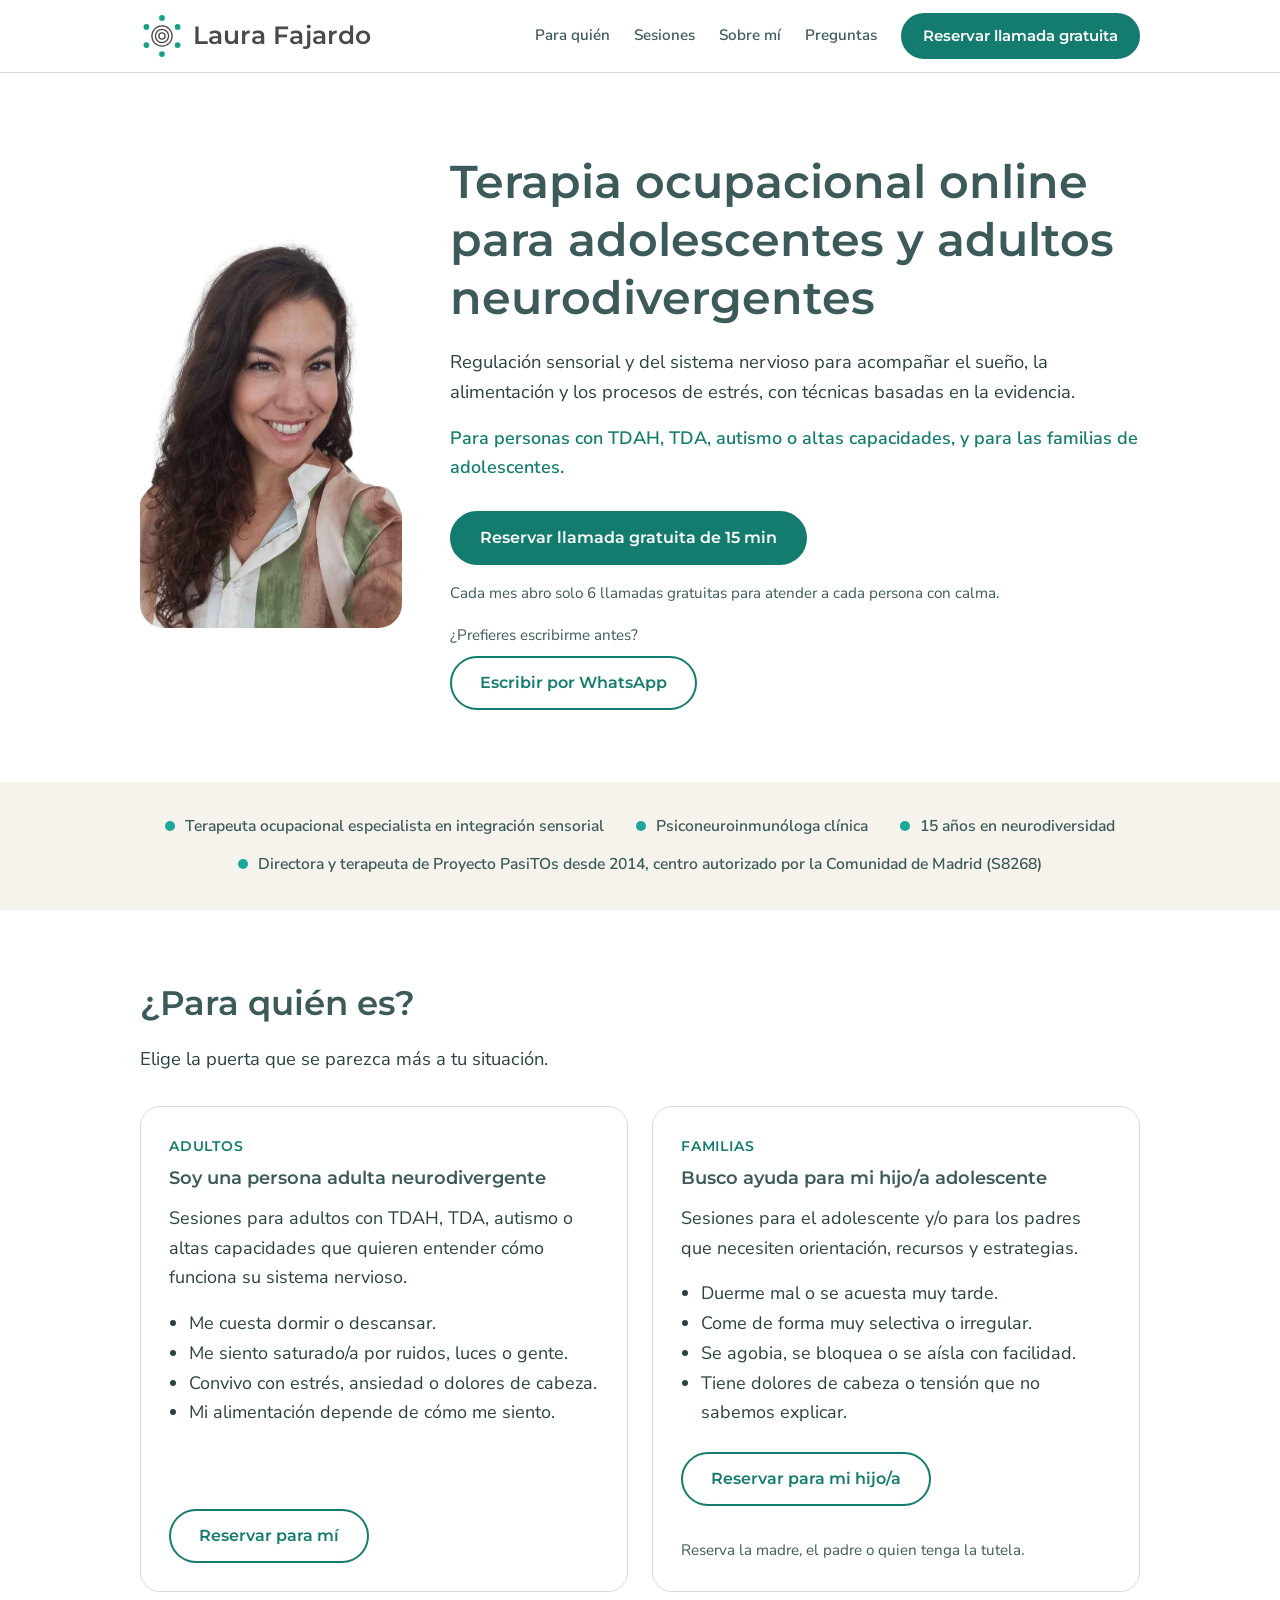
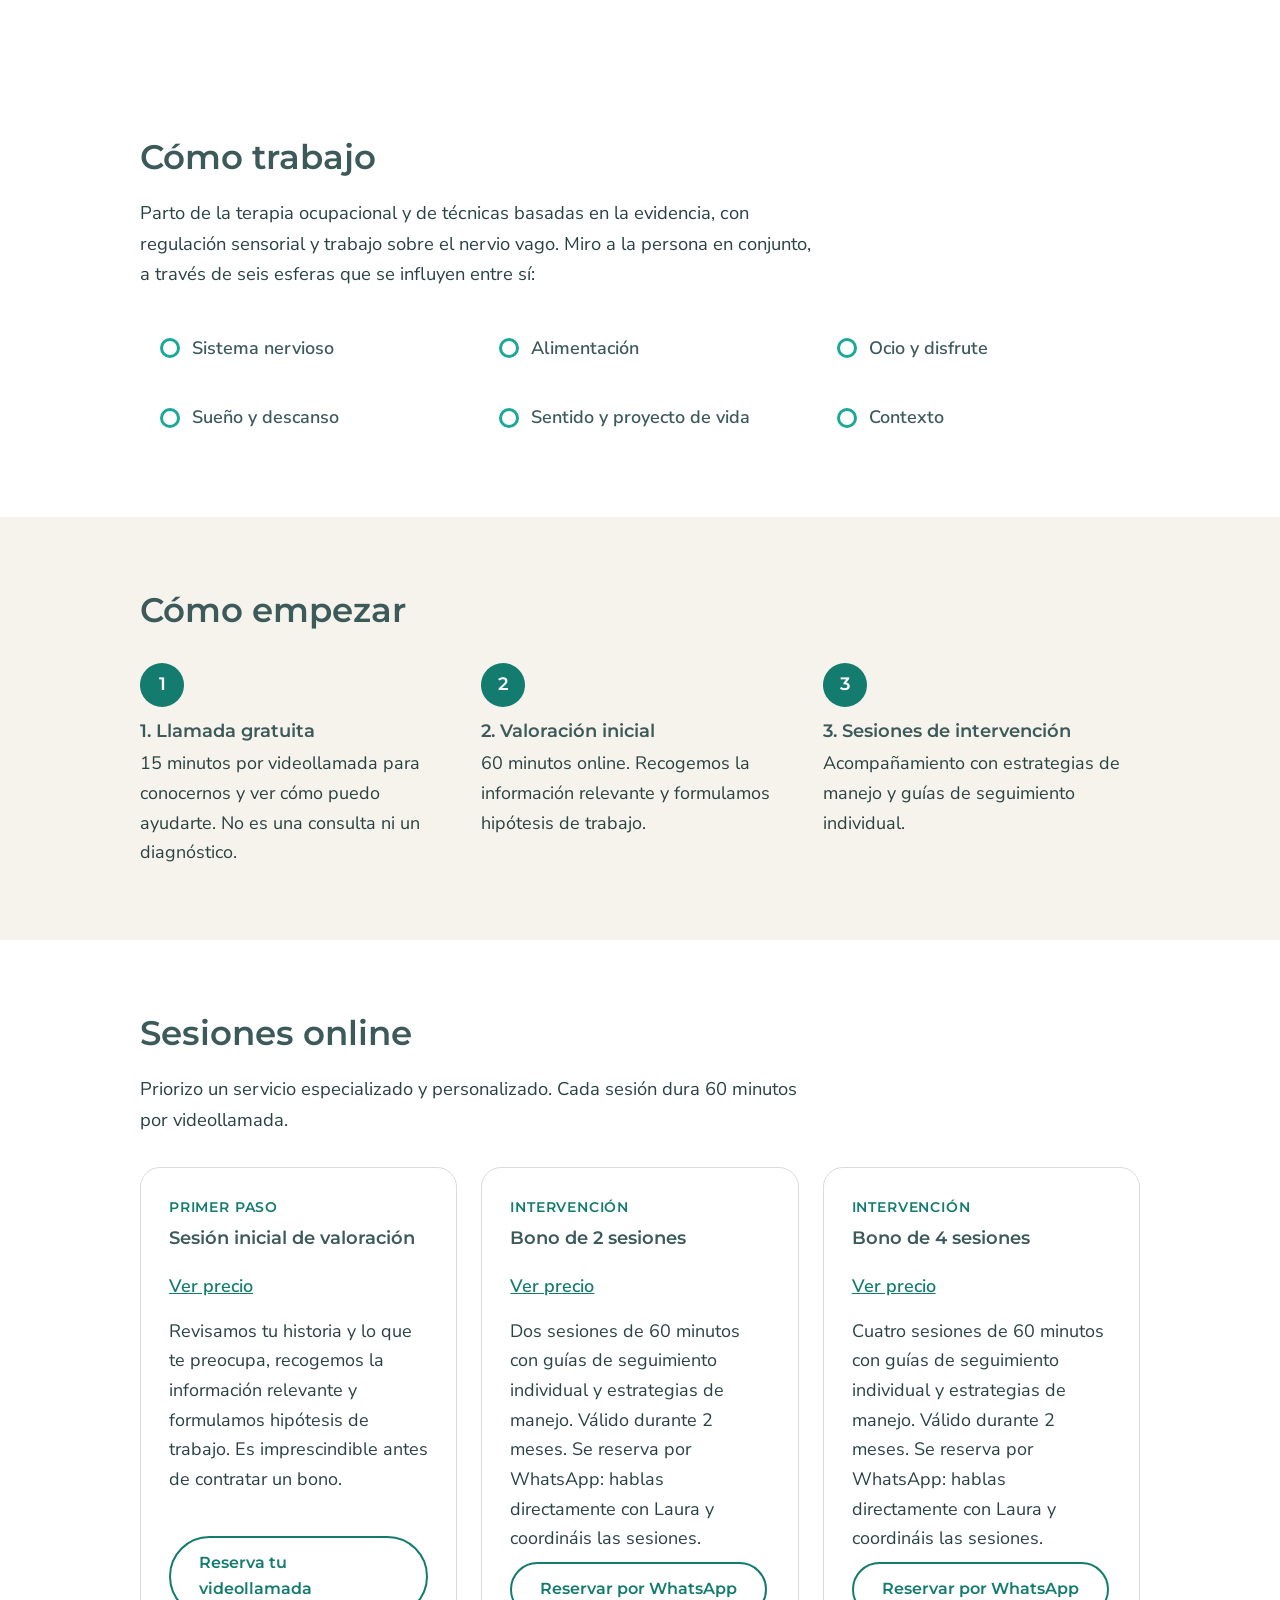
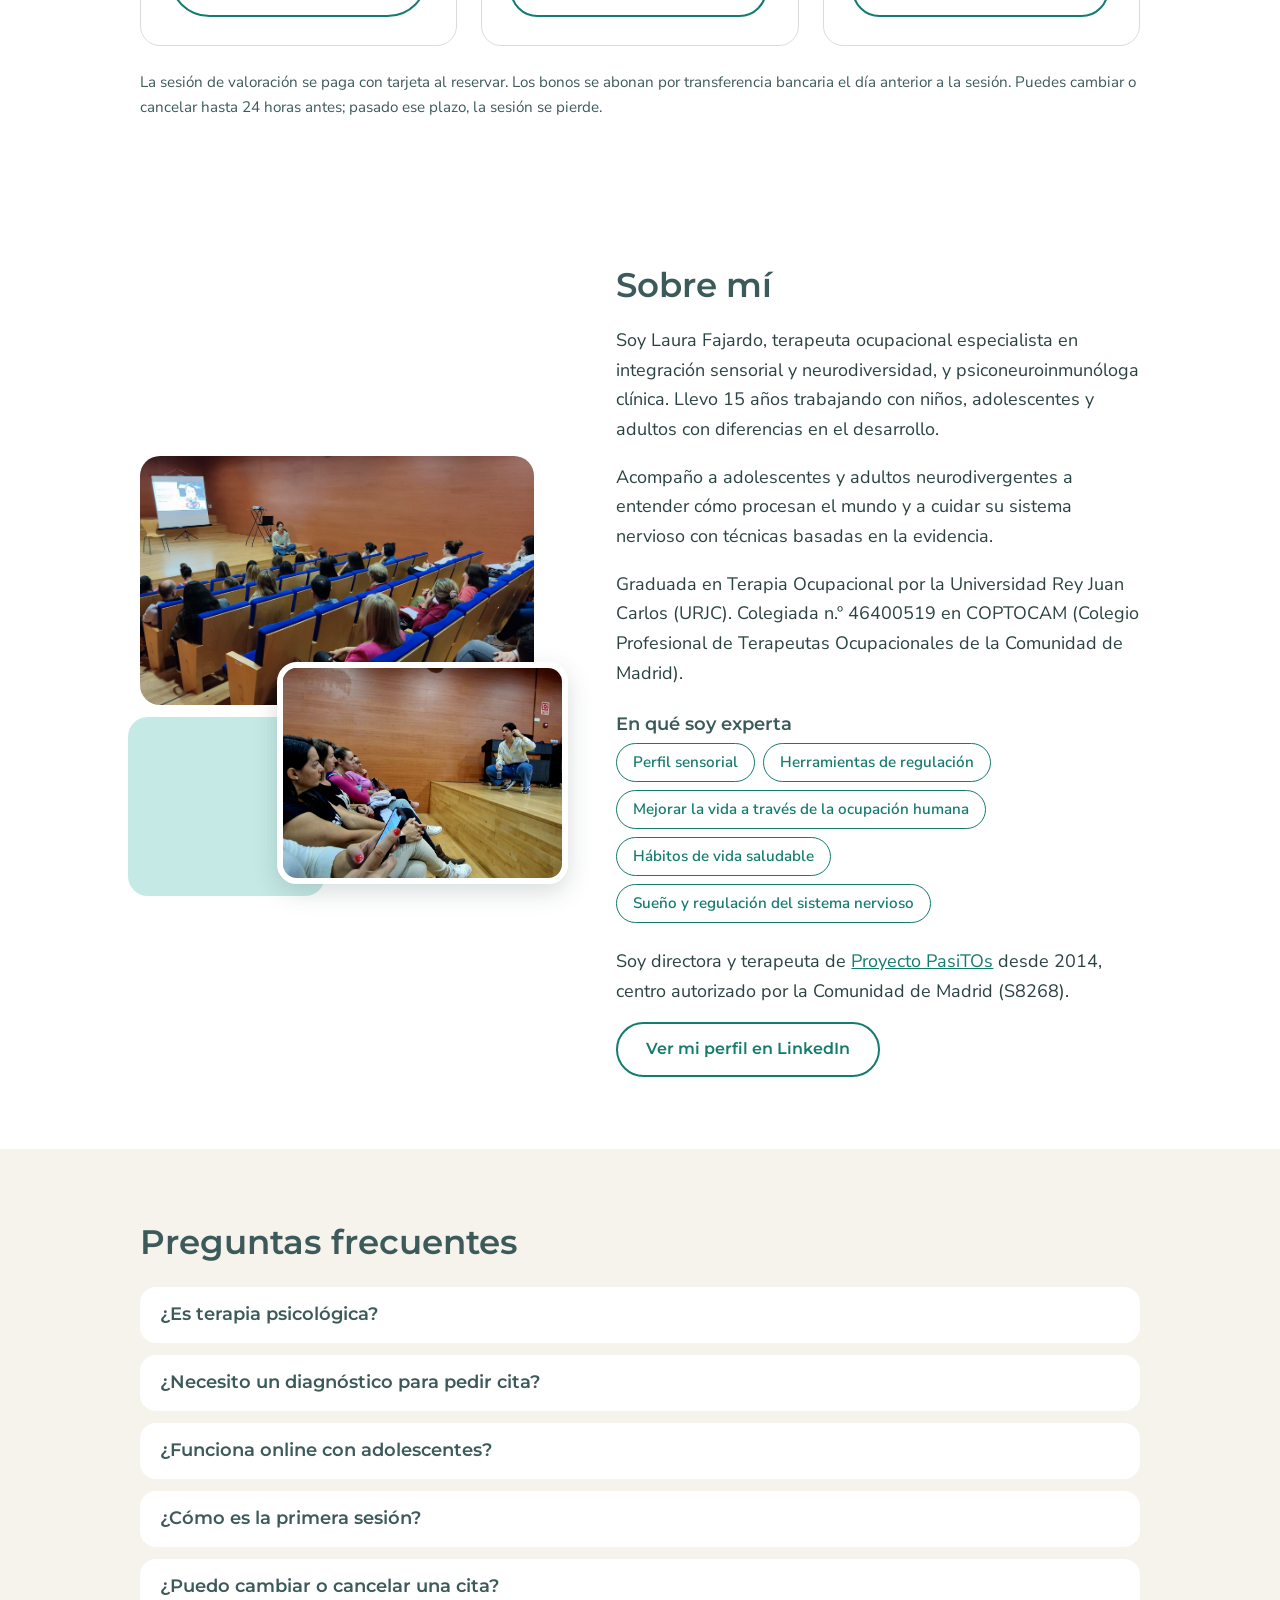
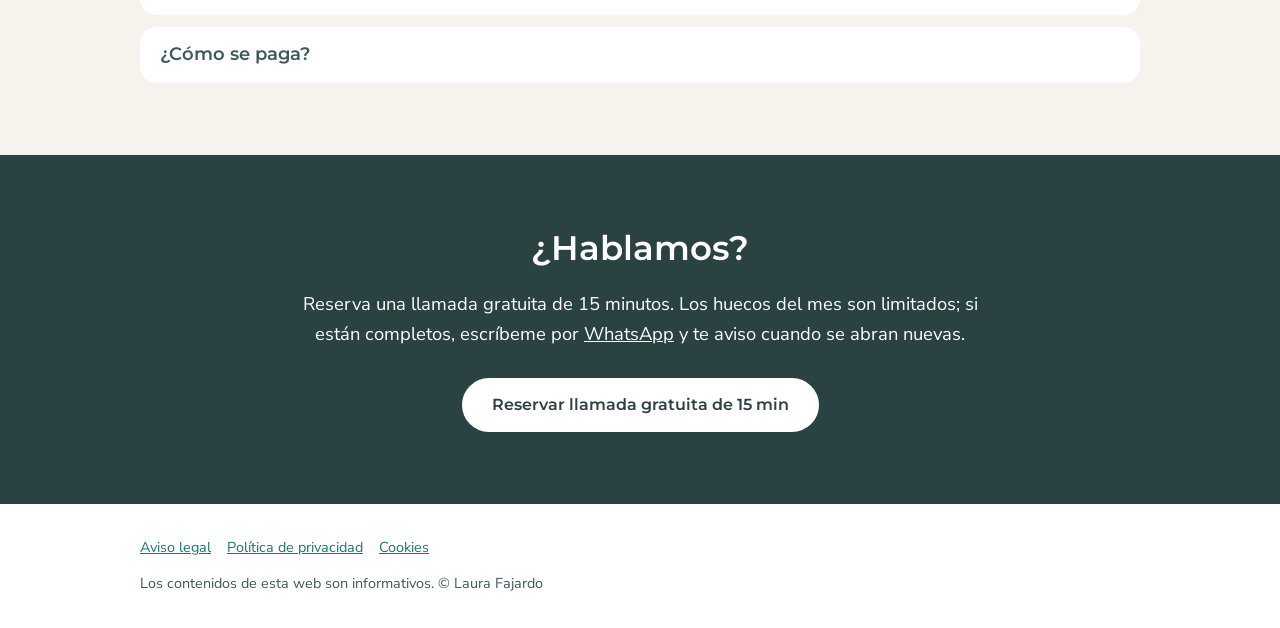
==== commit 4745d203: "WhatsApp para bonos, lista de espera y consultas; pagos con tarjeta en la valoración; correo unifica" ====
--- a/index.html
+++ b/index.html
@@ -131,7 +131,7 @@
 {"@context":"https://schema.org","@type":"Person","name":"Laura Fajardo","jobTitle":"Terapeuta ocupacional especialista en integración sensorial y psiconeuroinmunóloga clínica","knowsAbout":["Integración sensorial","Neurodiversidad","Psiconeuroinmunología","Perfil sensorial","Regulación del sistema nervioso","Sueño","Ocupación humana","Hábitos de vida saludable"],"description":"Sesiones online de regulación sensorial y del sistema nervioso para adolescentes y adultos neurodivergentes.","alumniOf":{"@type":"CollegeOrUniversity","name":"Universidad Rey Juan Carlos"},"sameAs":["https://www.linkedin.com/in/laura-fajardo-horno-66b02122/"],"worksFor":{"@type":"Organization","name":"Proyecto PasiTOs","url":"https://www.proyectopasitos.es/"}}
 </script>
 <script type="application/ld+json">
-{"@context": "https://schema.org", "@type": "FAQPage", "mainEntity": [{"@type": "Question", "name": "¿Es terapia psicológica?", "acceptedAnswer": {"@type": "Answer", "text": "No. Es terapia ocupacional: trabajo la regulación sensorial y del sistema nervioso y cómo tus rutinas (sueño, alimentación, descanso) influyen en tu día a día. No sustituyo a un psicólogo ni a un médico."}}, {"@type": "Question", "name": "¿Necesito un diagnóstico para pedir cita?", "acceptedAnswer": {"@type": "Answer", "text": "No. Puedes venir con un diagnóstico de TDAH, TDA, autismo, altas capacidades u otro, o sin él. En la valoración inicial recogemos tu historia y lo que te preocupa."}}, {"@type": "Question", "name": "¿Funciona online con adolescentes?", "acceptedAnswer": {"@type": "Answer", "text": "Sí. Las sesiones son por videollamada y se adaptan a cada edad. La reserva la hace un padre, una madre o quien tenga la tutela, y la sesión puede ser con el adolescente, con la familia o con ambos."}}, {"@type": "Question", "name": "¿Cómo es la primera sesión?", "acceptedAnswer": {"@type": "Answer", "text": "Dura 60 minutos. Revisamos tu historia, recogemos la información relevante y formulamos hipótesis de trabajo para decidir juntos los siguientes pasos."}}, {"@type": "Question", "name": "¿Puedo cambiar o cancelar una cita?", "acceptedAnswer": {"@type": "Answer", "text": "Sí, hasta 24 horas antes. Pasado ese plazo, la sesión se pierde."}}, {"@type": "Question", "name": "¿Cómo se paga?", "acceptedAnswer": {"@type": "Answer", "text": "Por transferencia bancaria el día anterior a la sesión."}}]}
+{"@context": "https://schema.org", "@type": "FAQPage", "mainEntity": [{"@type": "Question", "name": "¿Es terapia psicológica?", "acceptedAnswer": {"@type": "Answer", "text": "No. Es terapia ocupacional: trabajo la regulación sensorial y del sistema nervioso y cómo tus rutinas (sueño, alimentación, descanso) influyen en tu día a día. No sustituyo a un psicólogo ni a un médico."}}, {"@type": "Question", "name": "¿Necesito un diagnóstico para pedir cita?", "acceptedAnswer": {"@type": "Answer", "text": "No. Puedes venir con un diagnóstico de TDAH, TDA, autismo, altas capacidades u otro, o sin él. En la valoración inicial recogemos tu historia y lo que te preocupa."}}, {"@type": "Question", "name": "¿Funciona online con adolescentes?", "acceptedAnswer": {"@type": "Answer", "text": "Sí. Las sesiones son por videollamada y se adaptan a cada edad. La reserva la hace un padre, una madre o quien tenga la tutela, y la sesión puede ser con el adolescente, con la familia o con ambos."}}, {"@type": "Question", "name": "¿Cómo es la primera sesión?", "acceptedAnswer": {"@type": "Answer", "text": "Dura 60 minutos. Revisamos tu historia, recogemos la información relevante y formulamos hipótesis de trabajo para decidir juntos los siguientes pasos."}}, {"@type": "Question", "name": "¿Puedo cambiar o cancelar una cita?", "acceptedAnswer": {"@type": "Answer", "text": "Sí, hasta 24 horas antes. Pasado ese plazo, la sesión se pierde."}}, {"@type": "Question", "name": "¿Cómo se paga?", "acceptedAnswer": {"@type": "Answer", "text": "La sesión de valoración se paga con tarjeta al reservar. Los bonos, por transferencia bancaria el día anterior a la sesión."}}]}
 </script>
 <script type="application/ld+json">
 {"@context": "https://schema.org", "@type": "ProfessionalService", "name": "Laura Fajardo, terapeuta ocupacional", "url": "https://www.laurafajardoto.com/", "areaServed": "ES", "description": "Sesiones online de terapia ocupacional, regulación sensorial y del sistema nervioso para adolescentes y adultos neurodivergentes.", "founder": {"@type": "Person", "name": "Laura Fajardo"}, "serviceType": "Terapia ocupacional online"}
@@ -173,7 +173,8 @@
         <a class="btn btn-p" id="reservar" href="https://calendar.app.google/Lk1KQupNKWJ7DPoT9" target="_blank" rel="noopener">Reservar llamada gratuita de 15 min</a>
       </div>
       <p class="escasez">Cada mes abro solo 6 llamadas gratuitas para atender a cada persona con calma.</p>
-      <p class="escasez">¿Prefieres escribirme antes? <a href="mailto:laurafajardo@proyectopasitos.es?subject=Consulta%20desde%20la%20web">laurafajardo@proyectopasitos.es</a></p>
+      <p class="escasez">¿Prefieres escribirme antes?</p>
+      <p style="margin-top:8px"><a class="btn btn-s" href="https://wa.me/34613723272?text=Hola%20Laura%2C%20tengo%20una%20consulta%20antes%20de%20reservar." target="_blank" rel="noopener">Escribir por WhatsApp</a></p>
     </div>
     <img src="img/laura.jpg" alt="Laura Fajardo, terapeuta ocupacional especialista en integración sensorial" width="683" height="1024">
   </div>
@@ -271,24 +272,24 @@
         <h3>Sesión inicial de valoración</h3>
         <details class="ver-precio"><summary>Ver precio</summary><p class="precio">100 €</p></details>
         <p>Revisamos tu historia y lo que te preocupa, recogemos la información relevante y formulamos hipótesis de trabajo. Es imprescindible antes de contratar un bono.</p>
-        <a class="btn btn-s" href="https://calendar.app.google/Lk1KQupNKWJ7DPoT9" target="_blank" rel="noopener">Reserva tu videollamada</a>
+        <a class="btn btn-s" href="https://cal.com/laura-fajardo-horno-dnnmfk/sesion-inicialvaloracion" target="_blank" rel="noopener">Reserva tu videollamada</a>
       </div>
       <div class="card">
         <span class="tag">Intervención</span>
         <h3>Bono de 2 sesiones</h3>
         <details class="ver-precio"><summary>Ver precio</summary><p class="precio">190 €</p></details>
-        <p>Dos sesiones de 60 minutos con guías de seguimiento individual y estrategias de manejo. Válido durante 2 meses.</p>
-        <a class="btn btn-s" href="https://calendar.app.google/Lk1KQupNKWJ7DPoT9" target="_blank" rel="noopener">Acceder al calendario de citas</a>
+        <p>Dos sesiones de 60 minutos con guías de seguimiento individual y estrategias de manejo. Válido durante 2 meses. Se reserva por WhatsApp: hablas directamente con Laura y coordináis las sesiones.</p>
+        <a class="btn btn-s" href="https://wa.me/34613723272?text=Hola%20Laura%2C%20ya%20he%20hecho%20la%20valoraci%C3%B3n%20y%20quiero%20un%20bono." target="_blank" rel="noopener">Reservar por WhatsApp</a>
       </div>
       <div class="card">
         <span class="tag">Intervención</span>
         <h3>Bono de 4 sesiones</h3>
         <details class="ver-precio"><summary>Ver precio</summary><p class="precio">350 €</p></details>
-        <p>Cuatro sesiones de 60 minutos con guías de seguimiento individual y estrategias de manejo. Válido durante 2 meses.</p>
-        <a class="btn btn-s" href="https://calendar.app.google/Lk1KQupNKWJ7DPoT9" target="_blank" rel="noopener">Acceder al calendario de citas</a>
-      </div>
-    </div>
-    <p class="nota">El pago se realiza por transferencia bancaria el día anterior a la sesión. Puedes cambiar o cancelar hasta 24 horas antes; pasado ese plazo, la sesión se pierde.</p>
+        <p>Cuatro sesiones de 60 minutos con guías de seguimiento individual y estrategias de manejo. Válido durante 2 meses. Se reserva por WhatsApp: hablas directamente con Laura y coordináis las sesiones.</p>
+        <a class="btn btn-s" href="https://wa.me/34613723272?text=Hola%20Laura%2C%20ya%20he%20hecho%20la%20valoraci%C3%B3n%20y%20quiero%20un%20bono." target="_blank" rel="noopener">Reservar por WhatsApp</a>
+      </div>
+    </div>
+    <p class="nota">La sesión de valoración se paga con tarjeta al reservar. Los bonos se abonan por transferencia bancaria el día anterior a la sesión. Puedes cambiar o cancelar hasta 24 horas antes; pasado ese plazo, la sesión se pierde.</p>
   </div>
 </section>
 
@@ -351,7 +352,7 @@
       <details><summary>¿Funciona online con adolescentes?</summary><p>Sí. Las sesiones son por videollamada y se adaptan a cada edad. La reserva la hace un padre, una madre o quien tenga la tutela, y la sesión puede ser con el adolescente, con la familia o con ambos.</p></details>
       <details><summary>¿Cómo es la primera sesión?</summary><p>Dura 60 minutos. Revisamos tu historia, recogemos la información relevante y formulamos hipótesis de trabajo para decidir juntos los siguientes pasos.</p></details>
       <details><summary>¿Puedo cambiar o cancelar una cita?</summary><p>Sí, hasta 24 horas antes. Pasado ese plazo, la sesión se pierde.</p></details>
-      <details><summary>¿Cómo se paga?</summary><p>Por transferencia bancaria el día anterior a la sesión.</p></details>
+      <details><summary>¿Cómo se paga?</summary><p>La sesión de valoración se paga con tarjeta al reservar. Los bonos, por transferencia bancaria el día anterior a la sesión.</p></details>
     </div>
   </div>
 </section>
@@ -359,7 +360,7 @@
 <section class="cierre center" id="reservar-llamada">
   <div class="wrap">
     <h2>¿Hablamos?</h2>
-    <p class="lead">Reserva una llamada gratuita de 15 minutos. Los huecos del mes son limitados; si están completos, escríbeme a <a href="mailto:laurafajardo@proyectopasitos.es?subject=Lista%20de%20espera" style="color:#fff">laurafajardo@proyectopasitos.es</a> y te aviso cuando se abran nuevas.</p>
+    <p class="lead">Reserva una llamada gratuita de 15 minutos. Los huecos del mes son limitados; si están completos, escríbeme por <a href="https://wa.me/34613723272?text=Hola%20Laura%2C%20quiero%20apuntarme%20a%20la%20lista%20de%20espera%20de%20las%20llamadas%20gratuitas." target="_blank" rel="noopener" style="color:#fff">WhatsApp</a> y te aviso cuando se abran nuevas.</p>
     <p style="margin-top:28px"><a class="btn btn-p" href="https://calendar.app.google/Lk1KQupNKWJ7DPoT9" target="_blank" rel="noopener">Reservar llamada gratuita de 15 min</a></p>
     <!-- CONFIRMAR: sustituir por el enlace del calendario o incrustarlo aquí -->
   </div>
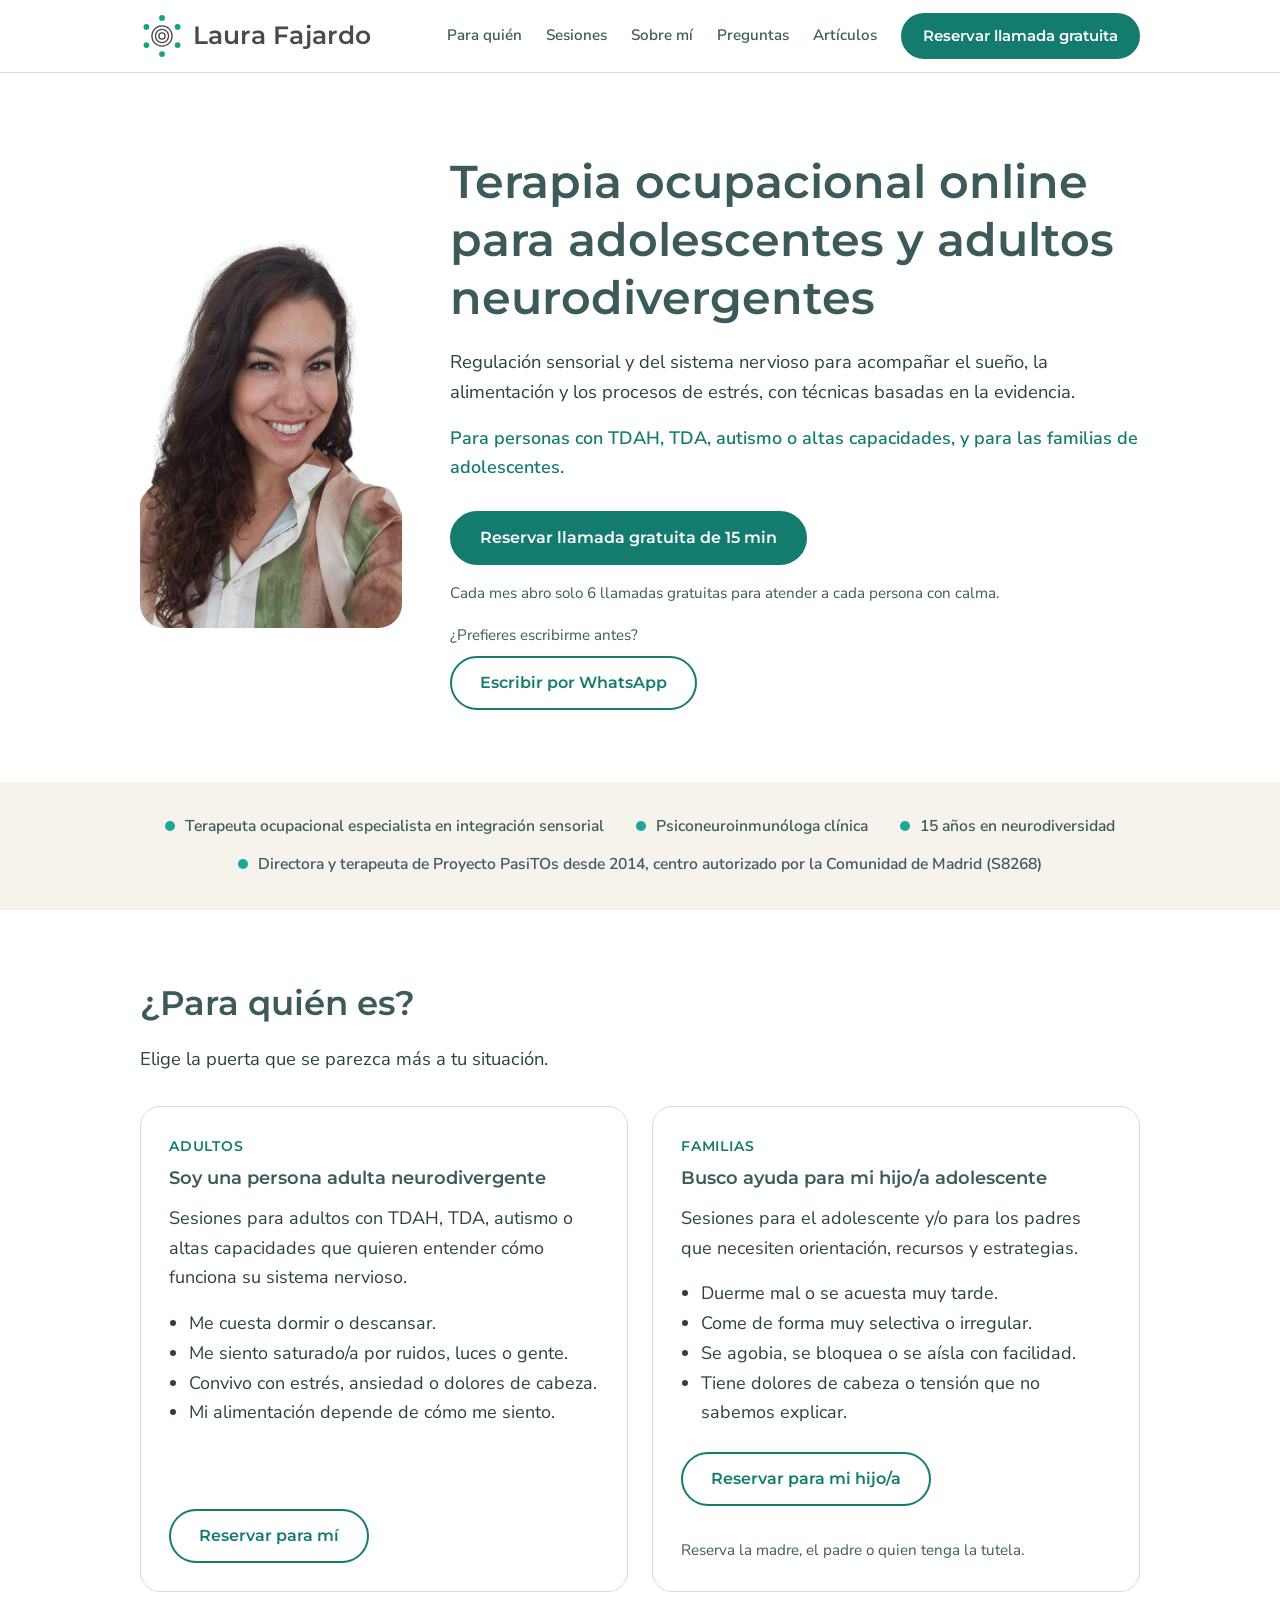
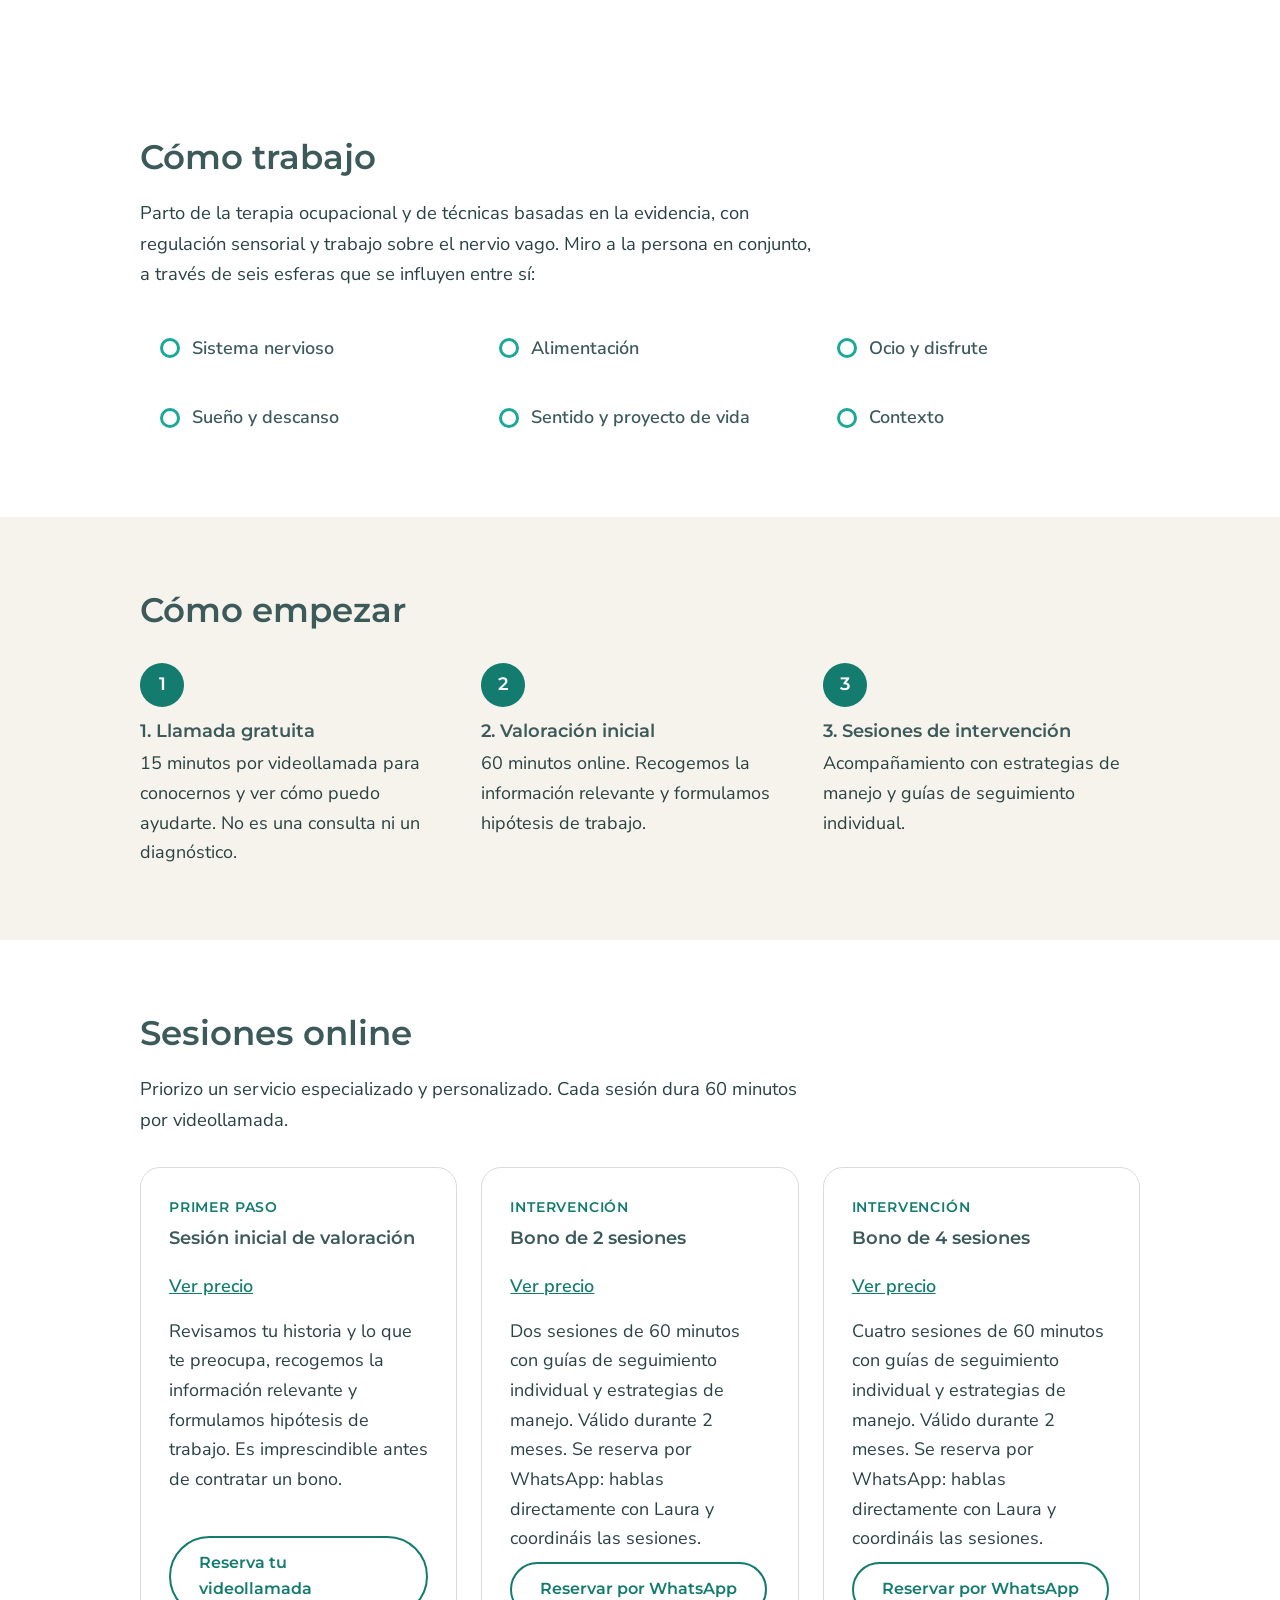
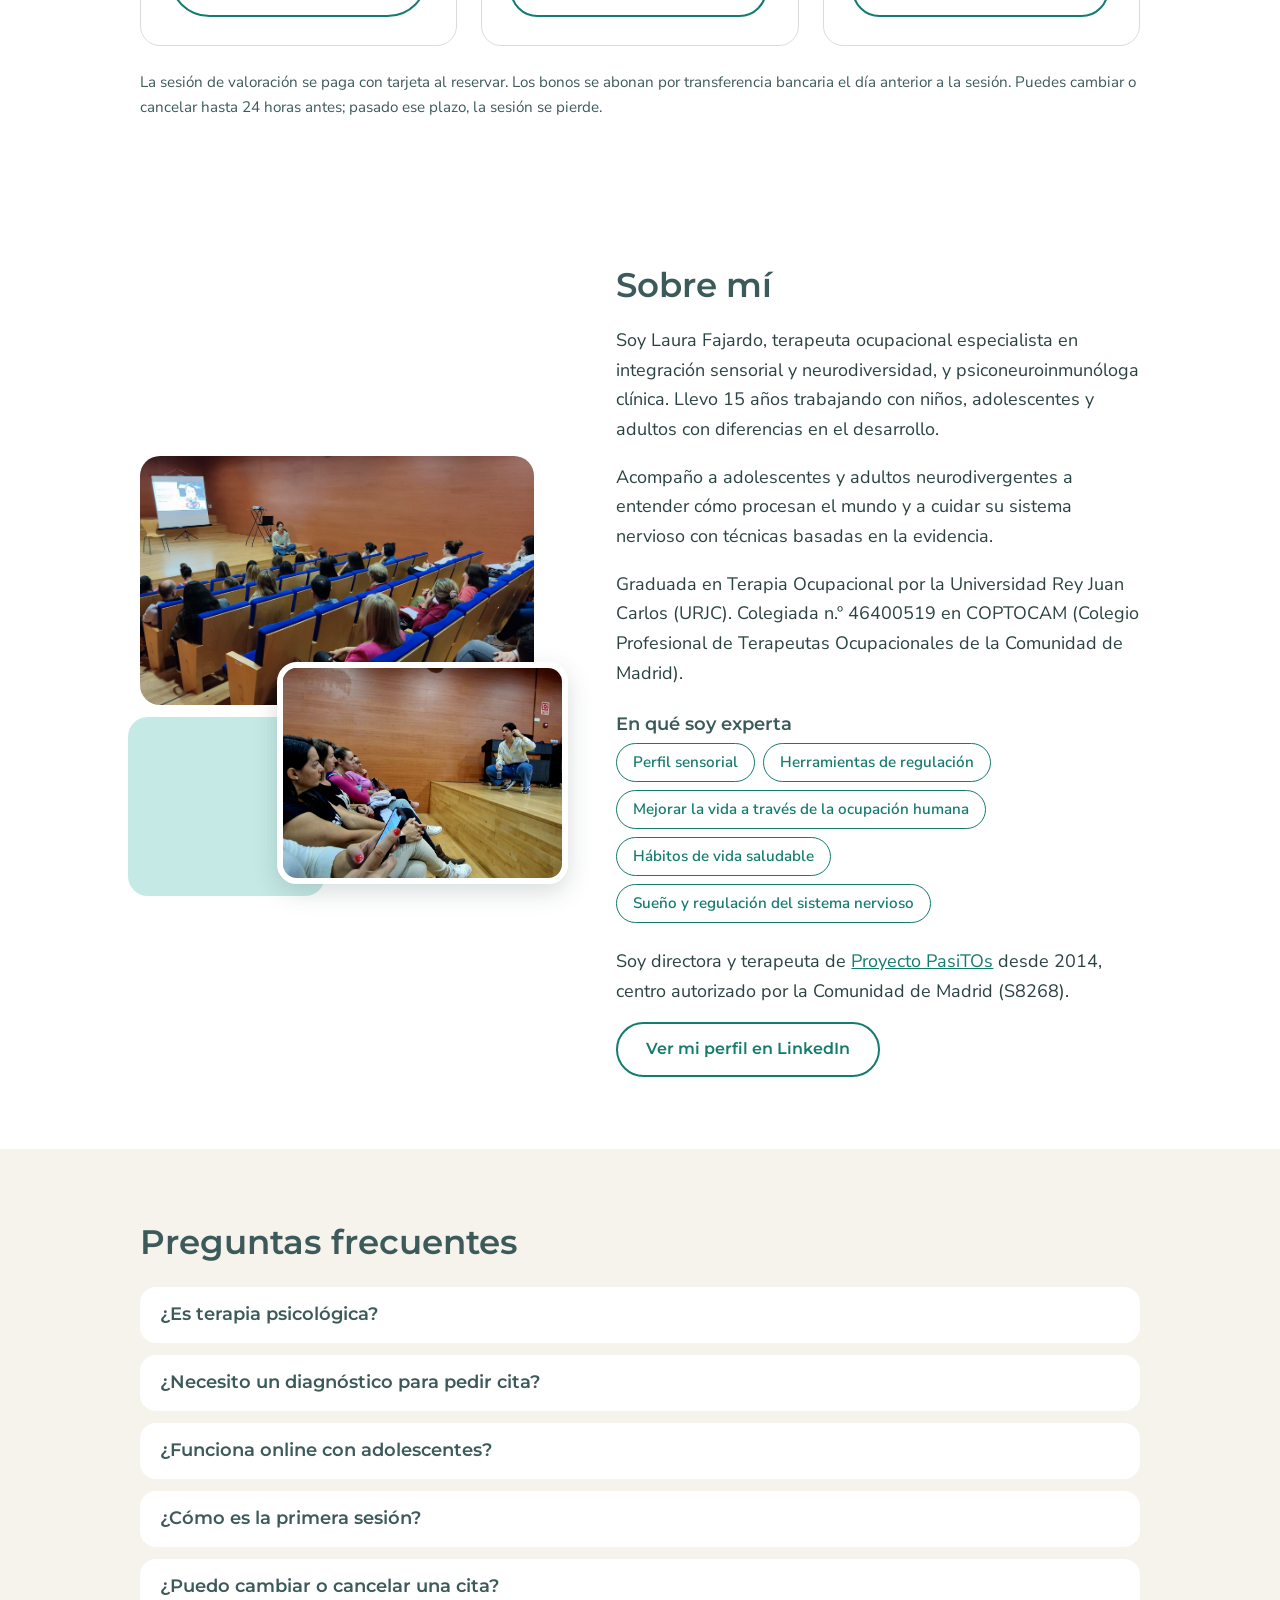
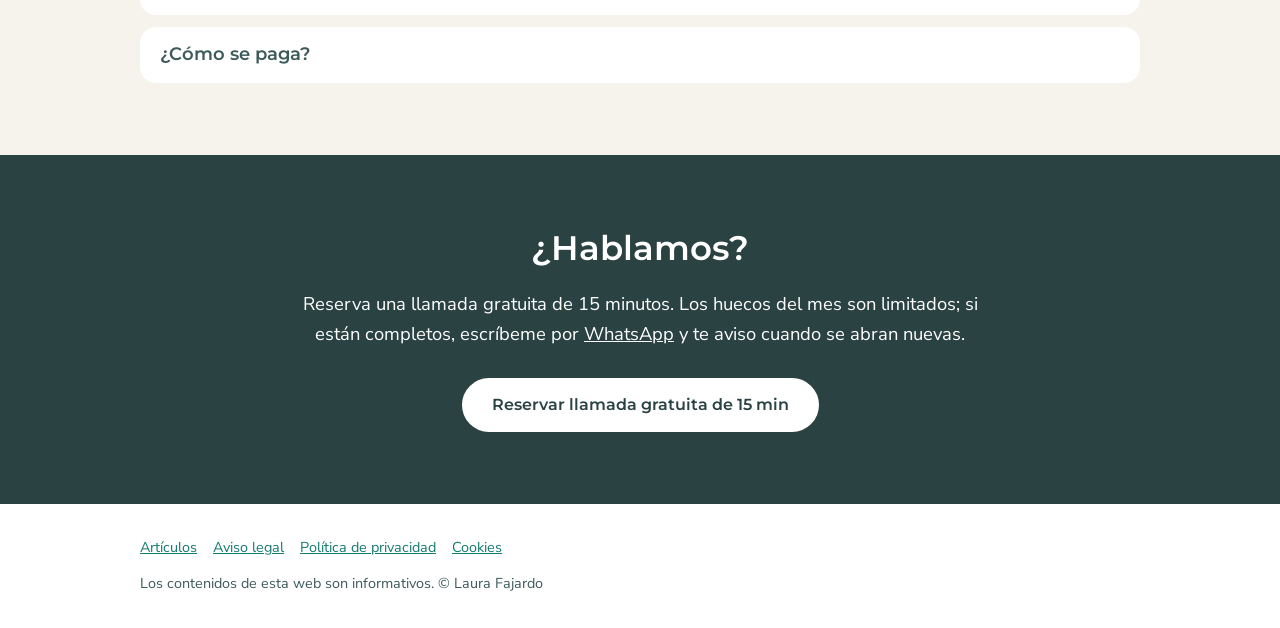
==== commit 9c2337bb: "Añadir sección de artículos y primer artículo sobre sueño y TDAH Co-Authored-By: Claude Sonnet 5.5 <" ====
--- a/index.html
+++ b/index.html
@@ -154,6 +154,7 @@
         <li><a href="#sesiones">Sesiones</a></li>
         <li><a href="#sobre-mi">Sobre mí</a></li>
         <li><a href="#preguntas">Preguntas</a></li>
+        <li><a href="blog/">Artículos</a></li>
         <li><a class="btn btn-p" href="https://calendar.app.google/Lk1KQupNKWJ7DPoT9" target="_blank" rel="noopener">Reservar llamada gratuita</a></li>
       </ul>
     </nav>
@@ -372,7 +373,7 @@
 
 <footer>
   <div class="wrap">
-    <p><a href="legal/aviso-legal.html">Aviso legal</a><a href="legal/politica-de-privacidad.html">Política de privacidad</a><a href="legal/politica-de-cookies.html">Cookies</a></p>
+    <p><a href="blog/">Artículos</a><a href="legal/aviso-legal.html">Aviso legal</a><a href="legal/politica-de-privacidad.html">Política de privacidad</a><a href="legal/politica-de-cookies.html">Cookies</a></p>
     <p style="margin-top:12px">Los contenidos de esta web son informativos. © Laura Fajardo</p>
   </div>
 </footer>
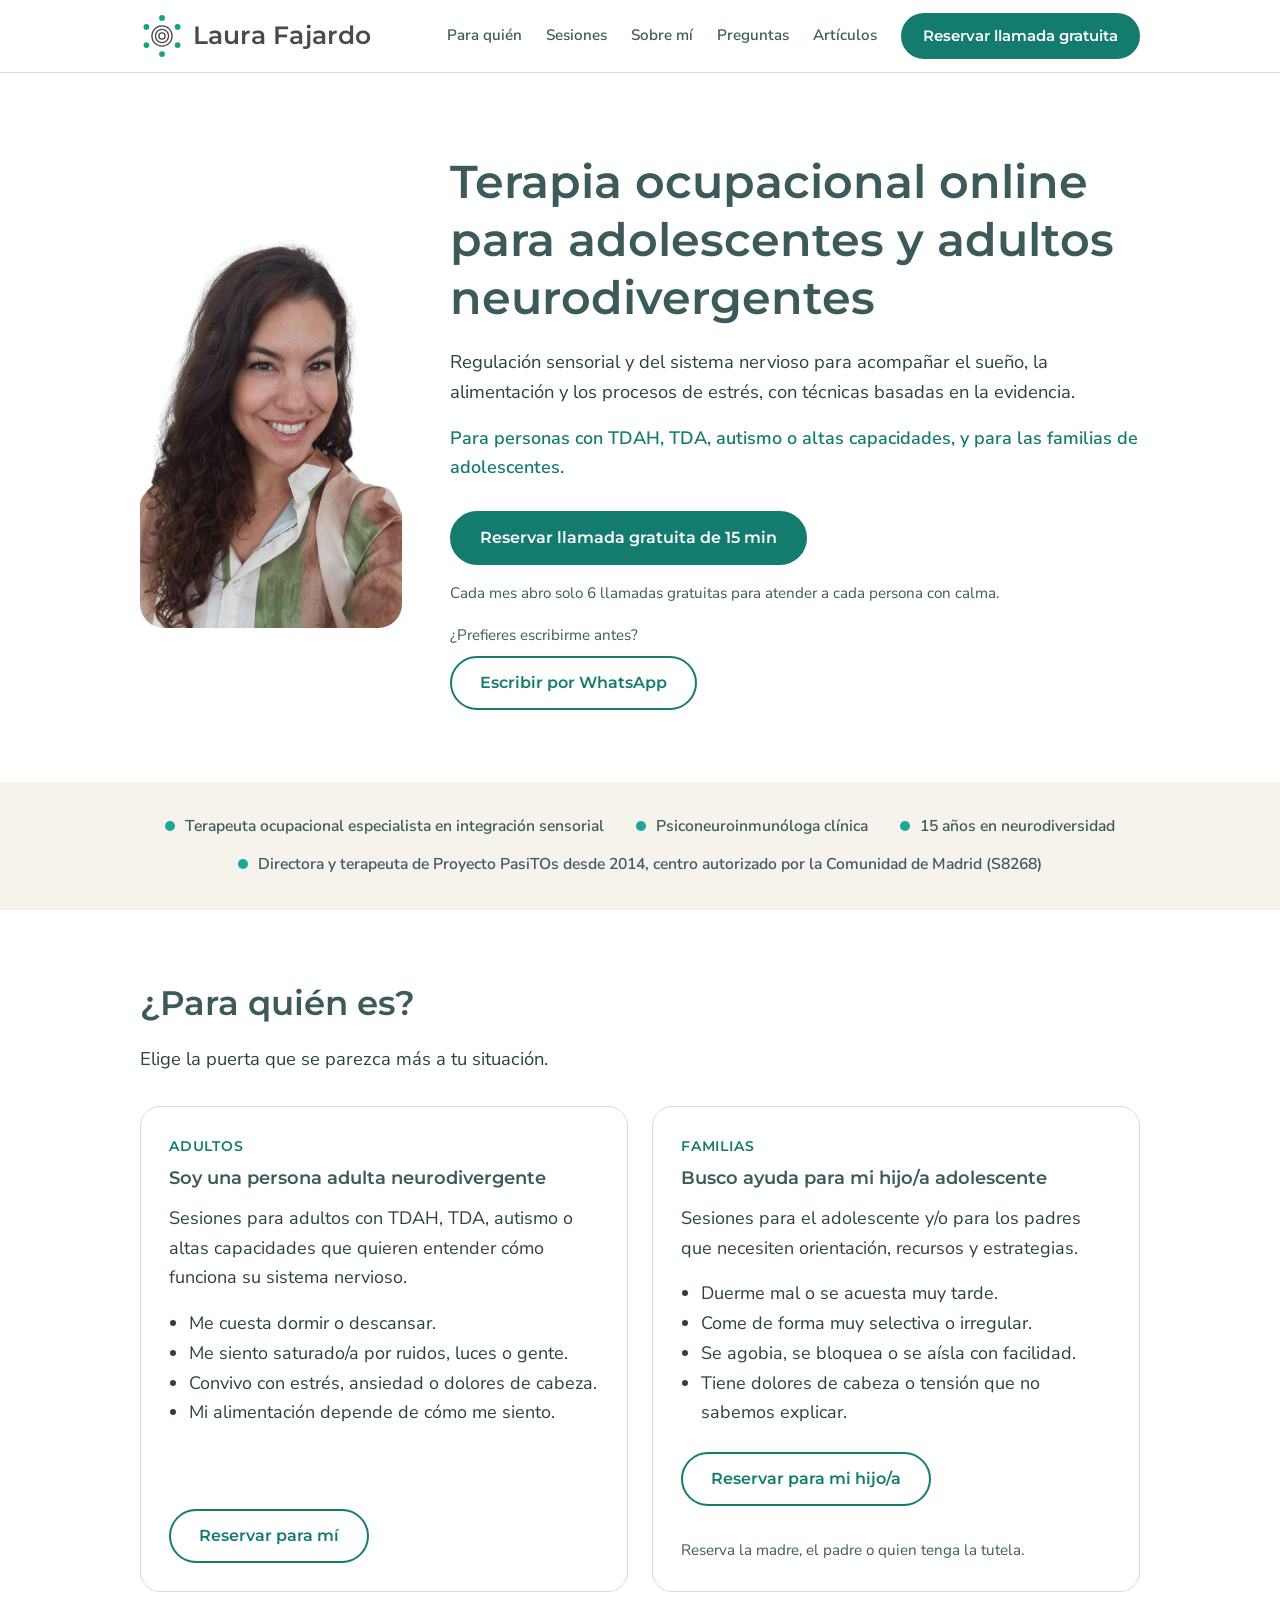
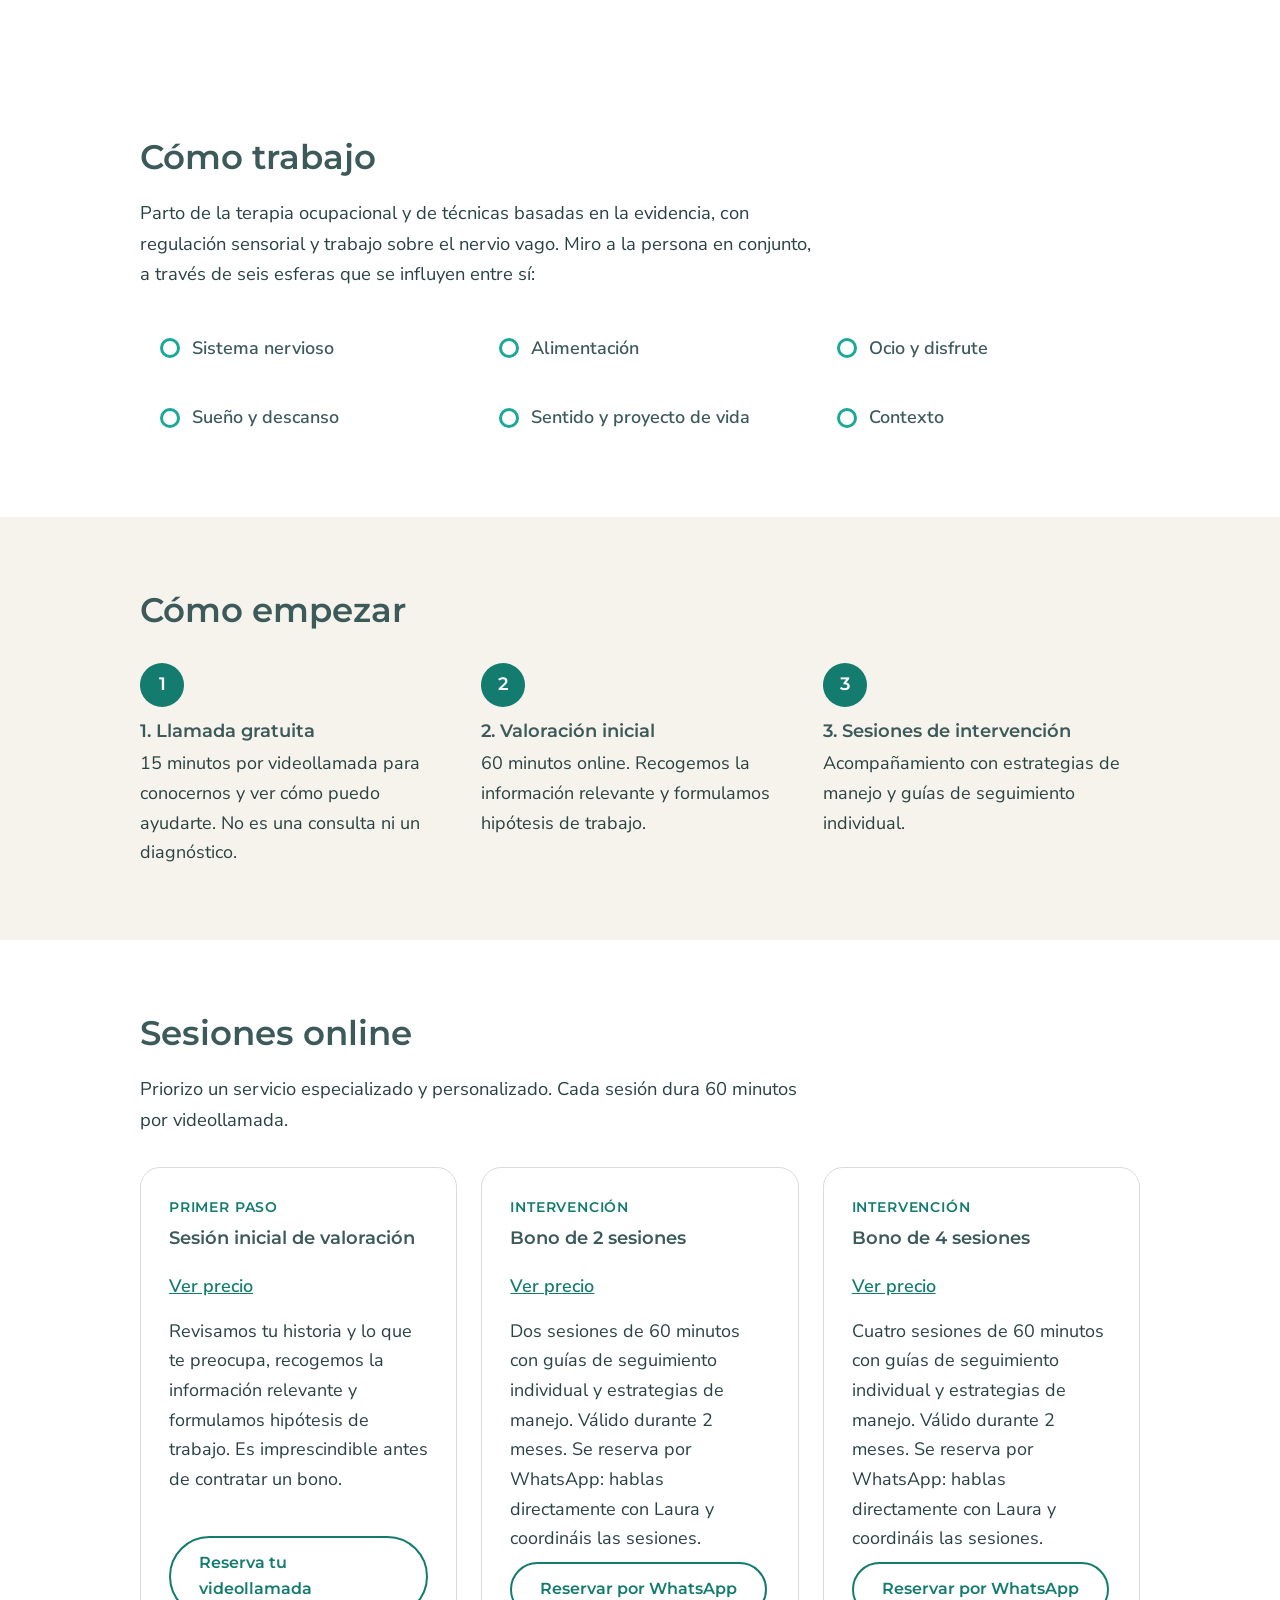
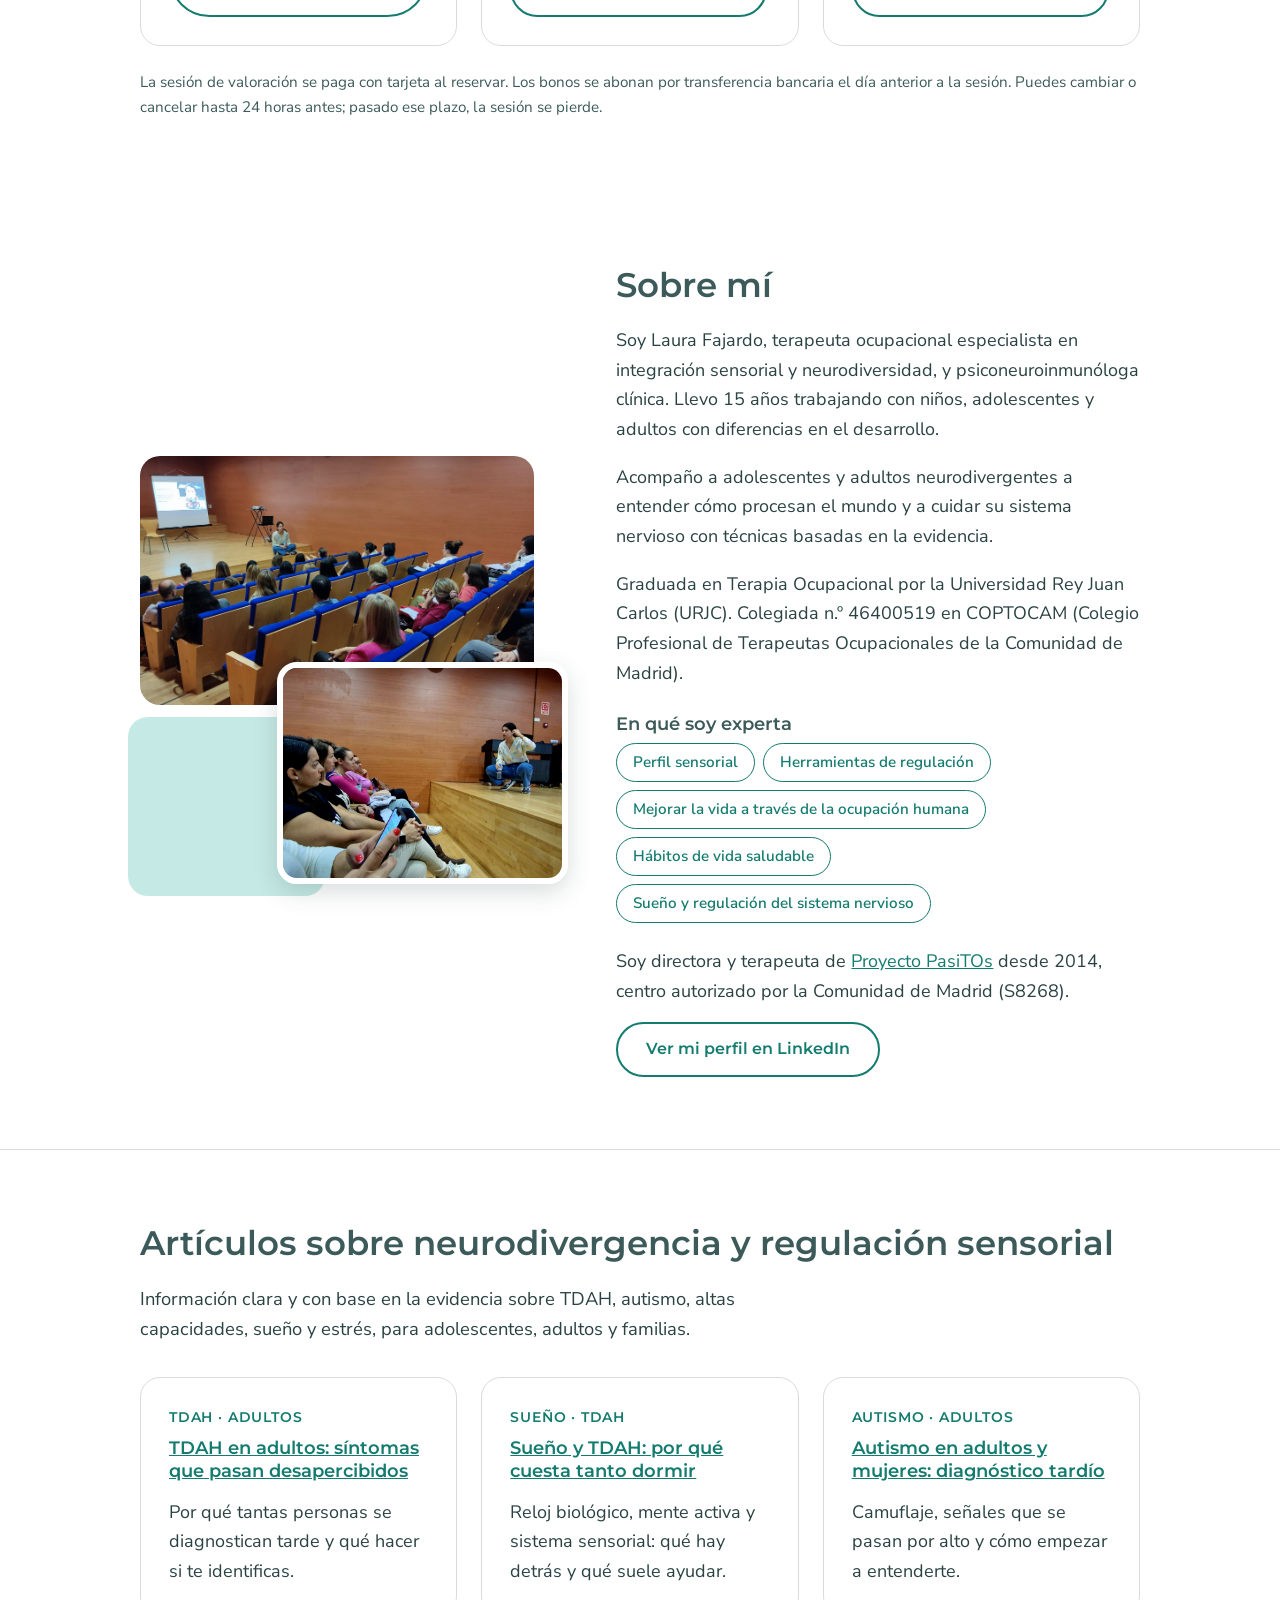
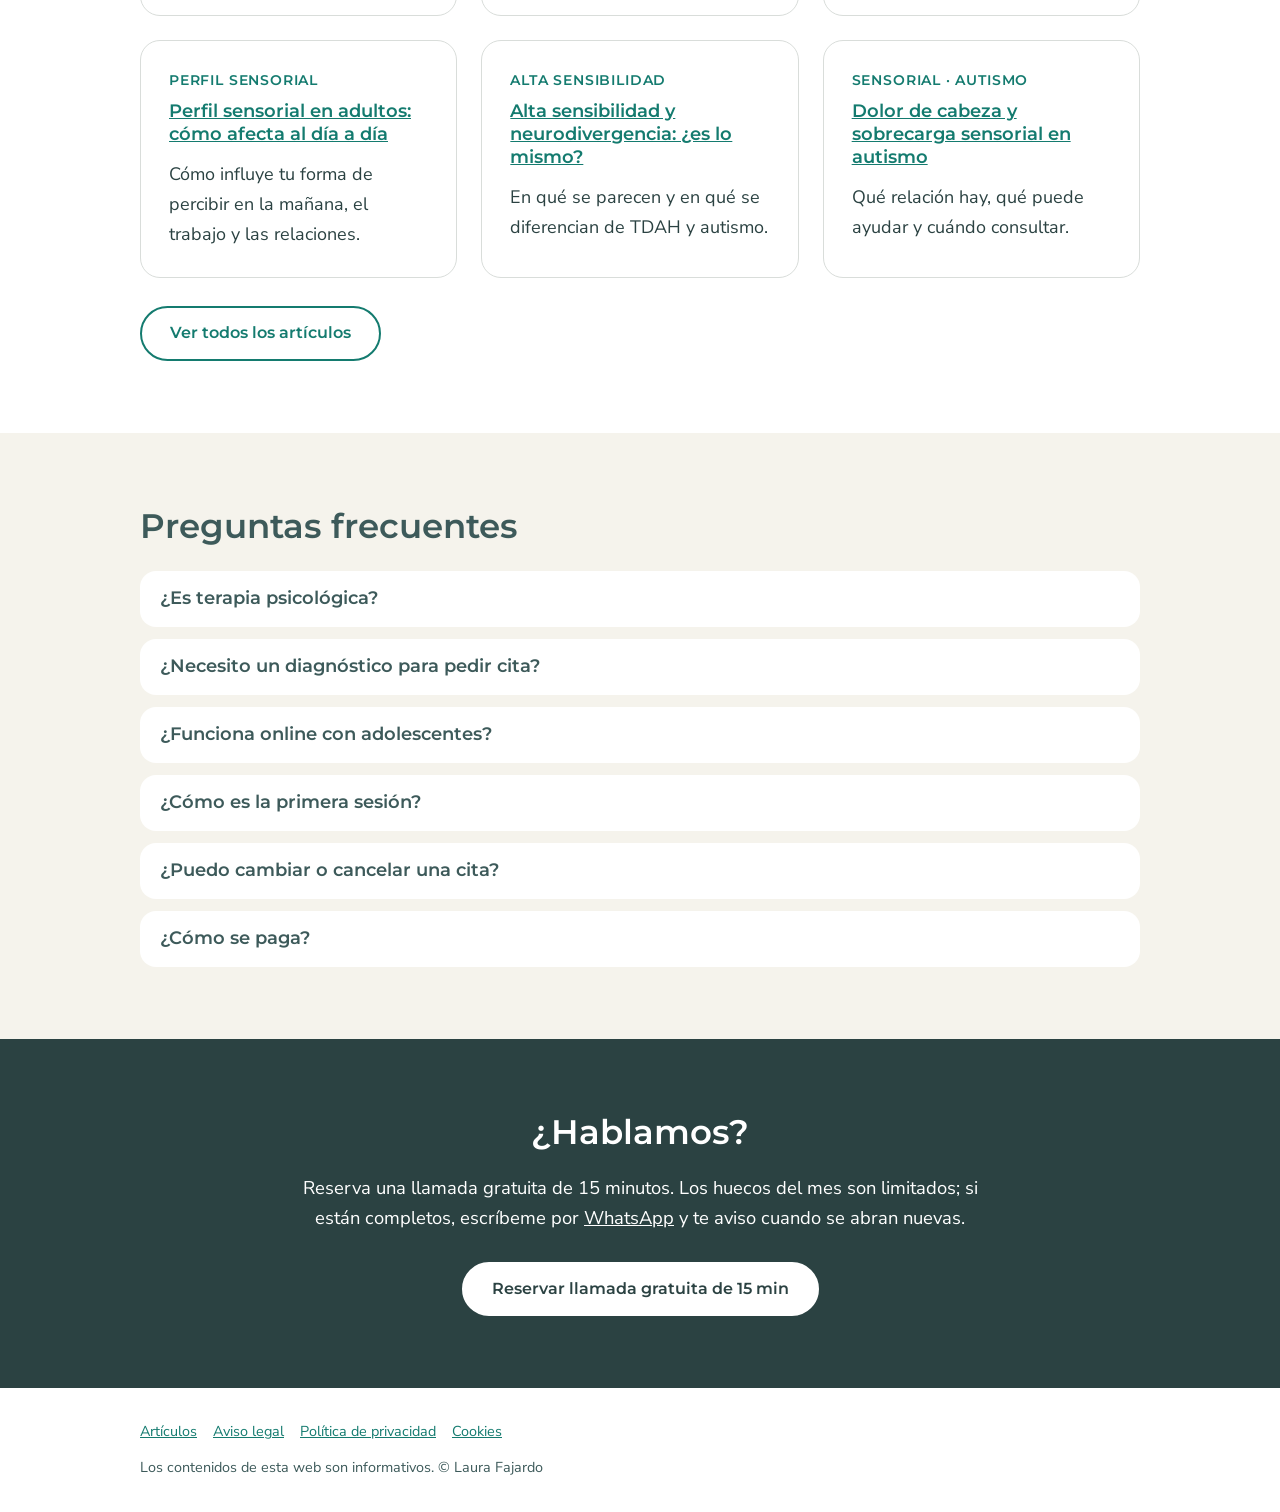
==== commit 1f99c2bf: "Enlazar artículos desde la portada y añadir artículo sobre adolescentes, sueño y pantallas Co-Author" ====
--- a/index.html
+++ b/index.html
@@ -344,6 +344,46 @@
   </div>
 </section>
 
+<section id="articulos" style="border-top:1px solid var(--borde)">
+  <div class="wrap">
+    <h2>Artículos sobre neurodivergencia y regulación sensorial</h2>
+    <p class="lead">Información clara y con base en la evidencia sobre TDAH, autismo, altas capacidades, sueño y estrés, para adolescentes, adultos y familias.</p>
+    <div class="tres">
+      <div class="card">
+        <span class="tag">TDAH · Adultos</span>
+        <h3><a href="blog/tdah-adultos-senales.html">TDAH en adultos: síntomas que pasan desapercibidos</a></h3>
+        <p>Por qué tantas personas se diagnostican tarde y qué hacer si te identificas.</p>
+      </div>
+      <div class="card">
+        <span class="tag">Sueño · TDAH</span>
+        <h3><a href="blog/sueno-tdah-adolescentes-adultos.html">Sueño y TDAH: por qué cuesta tanto dormir</a></h3>
+        <p>Reloj biológico, mente activa y sistema sensorial: qué hay detrás y qué suele ayudar.</p>
+      </div>
+      <div class="card">
+        <span class="tag">Autismo · Adultos</span>
+        <h3><a href="blog/autismo-adultos-mujeres-diagnostico-tardio.html">Autismo en adultos y mujeres: diagnóstico tardío</a></h3>
+        <p>Camuflaje, señales que se pasan por alto y cómo empezar a entenderte.</p>
+      </div>
+      <div class="card">
+        <span class="tag">Perfil sensorial</span>
+        <h3><a href="blog/perfil-sensorial-adultos-dia-a-dia.html">Perfil sensorial en adultos: cómo afecta al día a día</a></h3>
+        <p>Cómo influye tu forma de percibir en la mañana, el trabajo y las relaciones.</p>
+      </div>
+      <div class="card">
+        <span class="tag">Alta sensibilidad</span>
+        <h3><a href="blog/alta-sensibilidad-neurodivergencia.html">Alta sensibilidad y neurodivergencia: ¿es lo mismo?</a></h3>
+        <p>En qué se parecen y en qué se diferencian de TDAH y autismo.</p>
+      </div>
+      <div class="card">
+        <span class="tag">Sensorial · Autismo</span>
+        <h3><a href="blog/dolor-de-cabeza-sobrecarga-sensorial-autismo.html">Dolor de cabeza y sobrecarga sensorial en autismo</a></h3>
+        <p>Qué relación hay, qué puede ayudar y cuándo consultar.</p>
+      </div>
+    </div>
+    <p style="margin-top:28px"><a class="btn btn-s" href="blog/">Ver todos los artículos</a></p>
+  </div>
+</section>
+
 <section class="alt" id="preguntas">
   <div class="wrap">
     <h2>Preguntas frecuentes</h2>
